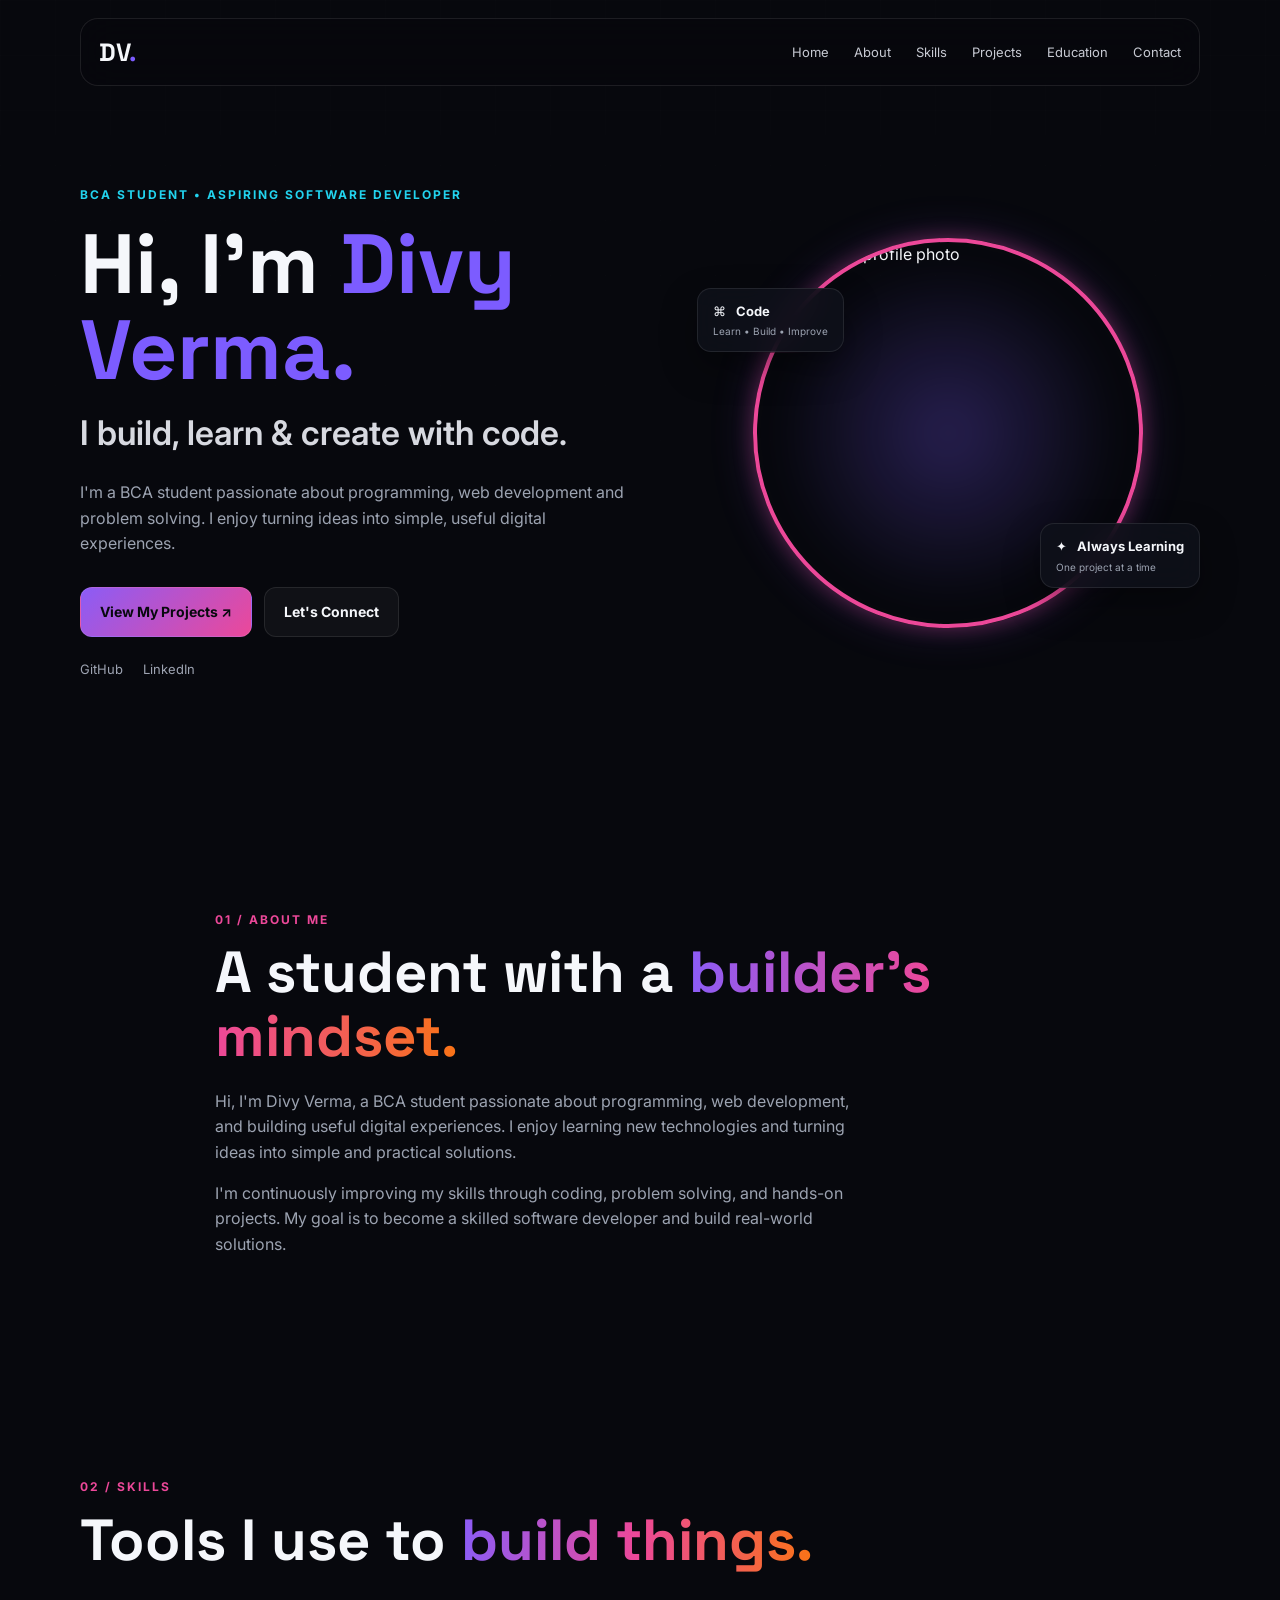
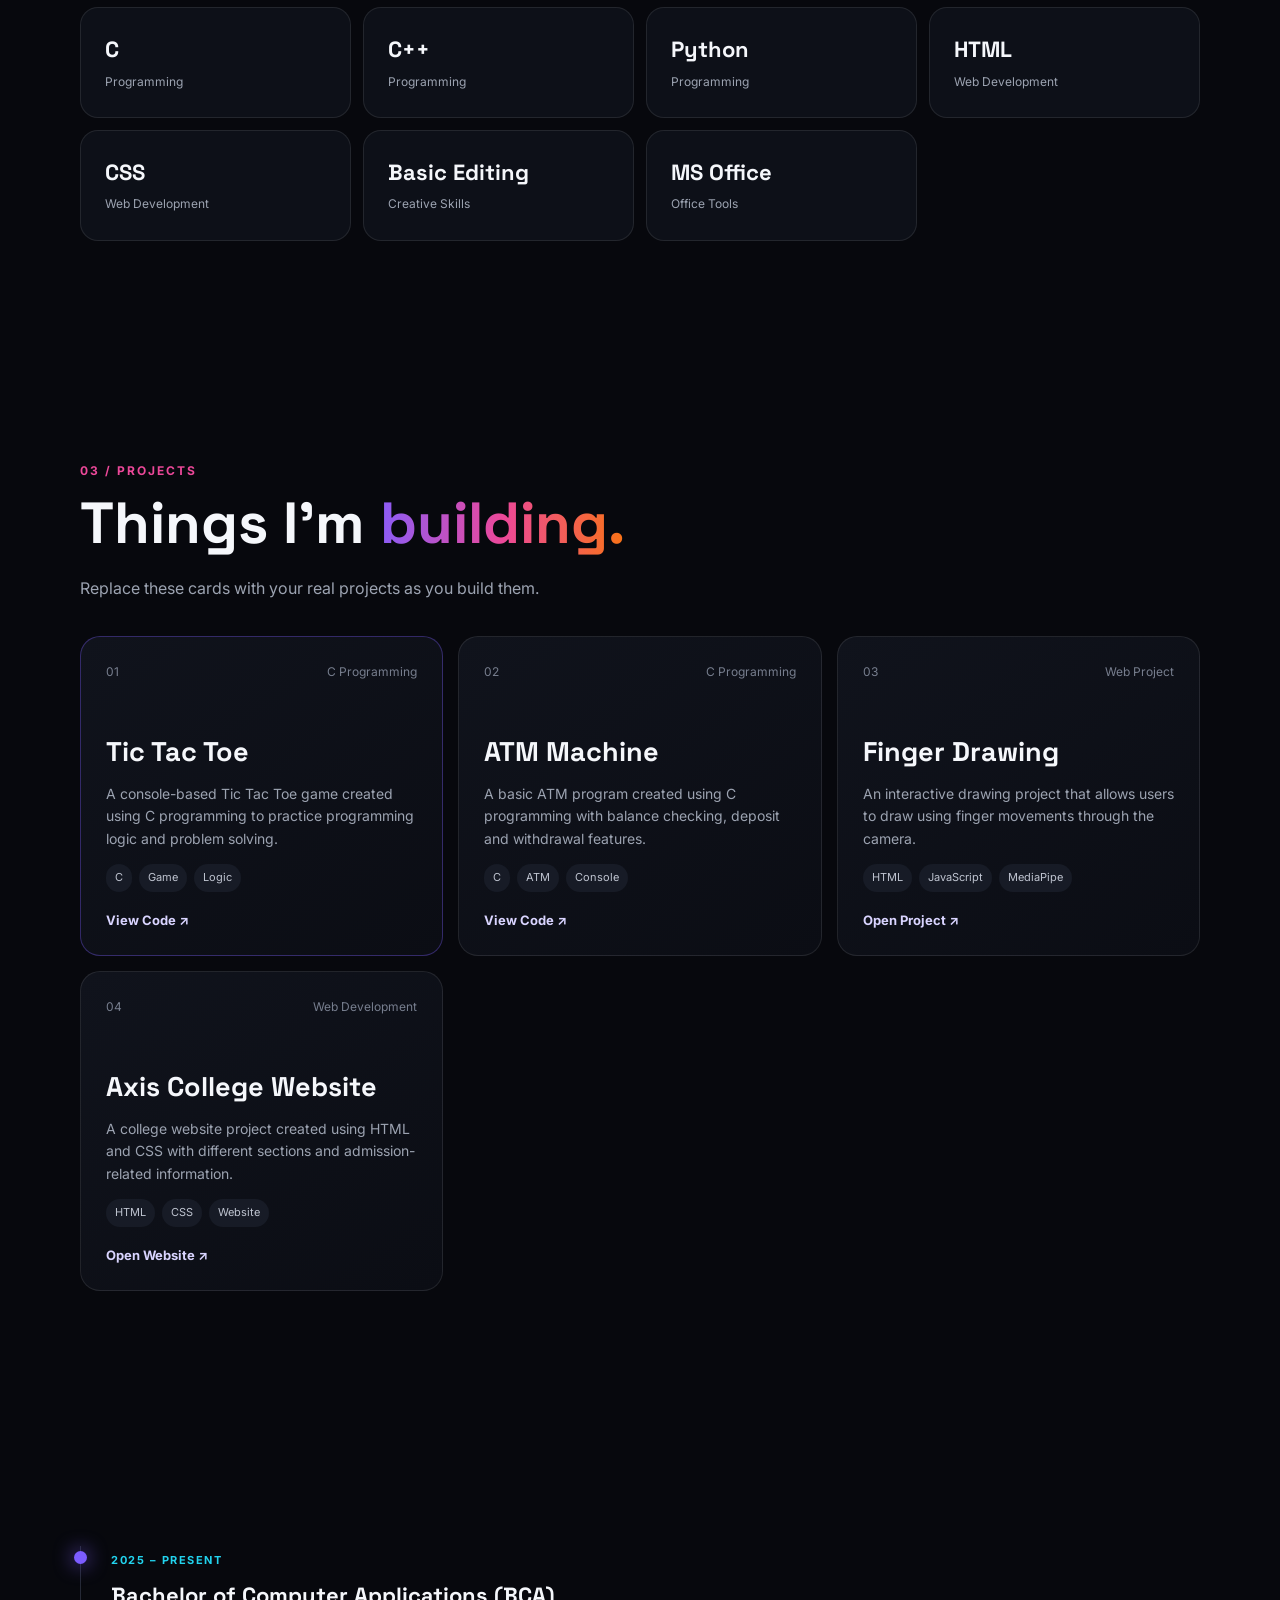
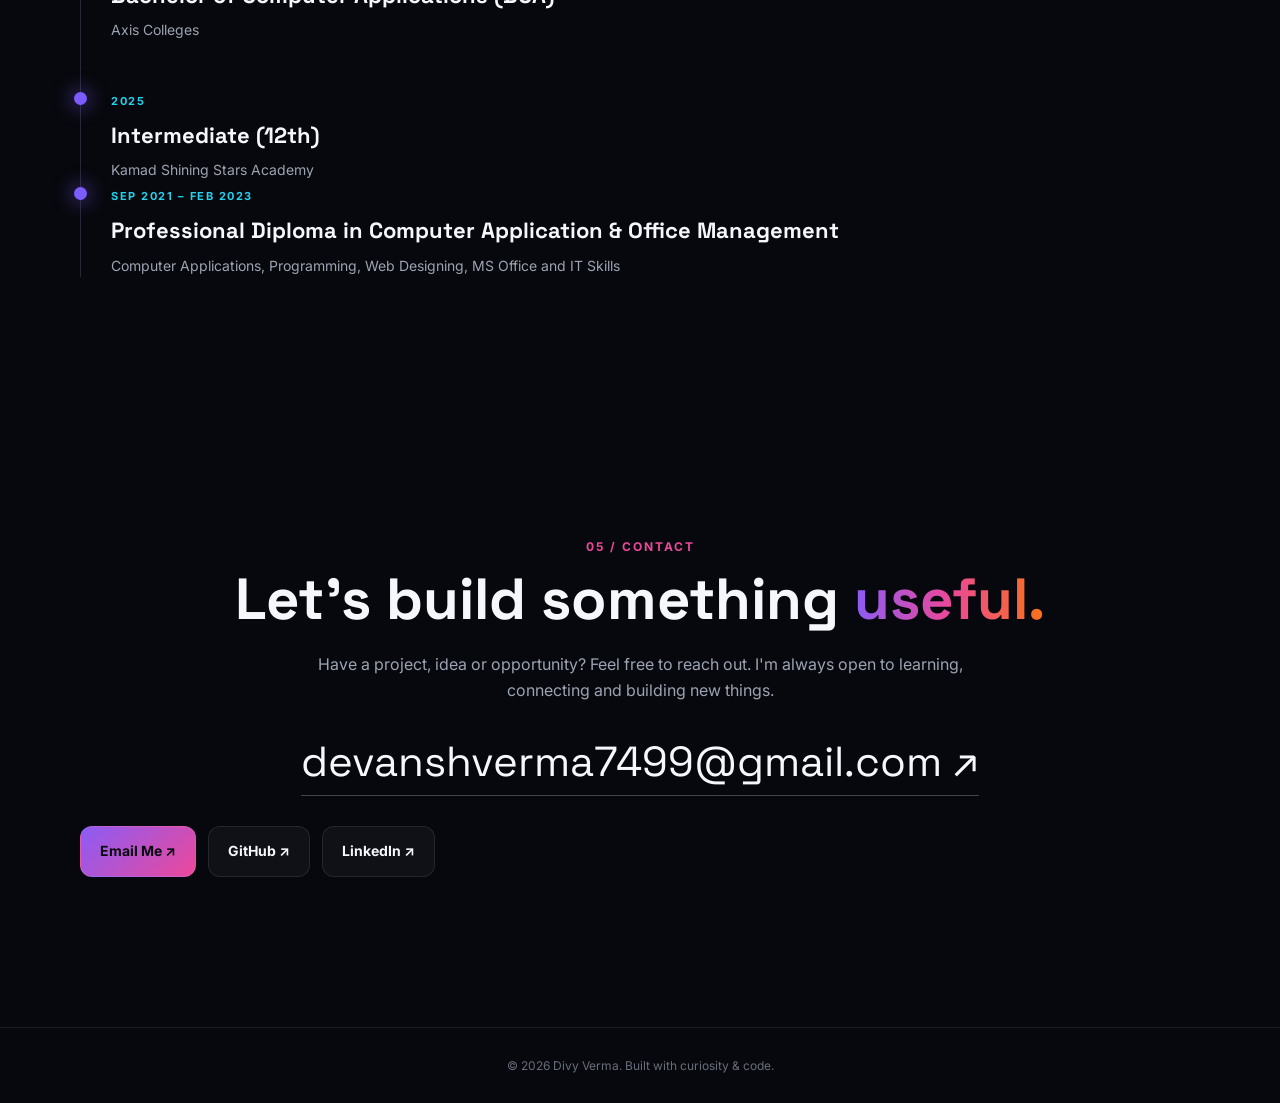
==== index.html @ 4ac07f62 "Add files via upload" ====
<!DOCTYPE html>
<html lang="en">
<head>
  <meta charset="UTF-8">
  <meta name="viewport" content="width=device-width, initial-scale=1.0">
  <meta name="description" content="Divy Verma - BCA Student and Aspiring Software Developer">
  <title>Divy Verma | Portfolio</title>
  <link rel="preconnect" href="https://fonts.googleapis.com">
  <link rel="preconnect" href="https://fonts.gstatic.com" crossorigin>
  <link href="https://fonts.googleapis.com/css2?family=Inter:wght@400;500;600;700;800&family=Space+Grotesk:wght@500;600;700&display=swap" rel="stylesheet">
  <link rel="stylesheet" href="style.css">
</head>
<body>
  <div class="bg-grid"></div>

  <header class="navbar">
    <a href="#home" class="logo">DV<span>.</span></a>
    <nav id="navMenu">
      <a href="#home">Home</a>
      <a href="#about">About</a>
      <a href="#skills">Skills</a>
      <a href="#projects">Projects</a>
      <a href="#education">Education</a>
      <a href="#contact">Contact</a>
    </nav>
<button class="menu-btn" id="menuBtn" aria-label="Open menu">☰</button>
  </header>

  <main>
    <section id="home" class="hero section">
      <div class="hero-text reveal">
        <p class="eyebrow">BCA STUDENT • ASPIRING SOFTWARE DEVELOPER</p>
        <h1>Hi, I'm <span>Divy Verma.</span></h1>
        <h2>I build, learn &amp; create with code.</h2>
        <p class="hero-copy">
          I'm a BCA student passionate about programming, web development and problem solving.
          I enjoy turning ideas into simple, useful digital experiences.
        </p>
        <div class="hero-buttons">
          <a class="btn primary" href="#projects">View My Projects <span>↗</span></a>
          <a class="btn secondary" href="#contact">Let's Connect</a>
        </div>
        <div class="socials">
          <a href="https://github.com/" target="_blank" rel="noreferrer">GitHub</a>
          <a href="https://www.linkedin.com/in/divy-verma-184541386" target="_blank" rel="noreferrer">LinkedIn</a>
        </div>
      </div>

      <div class="hero-photo reveal">
        <div class="photo-glow"></div>
        <div class="photo-frame">
          <img src="images/profile.jpg" alt="Divy Verma profile photo">
        </div>
        <div class="floating-card card-one">⌘ <b>Code</b><small>Learn • Build • Improve</small></div>
        <div class="floating-card card-two">✦ <b>Always Learning</b><small>One project at a time</small></div>
      </div>
    </section>

    <section id="about" class="section narrow reveal">
  <p class="section-label">01 / ABOUT ME</p>

  <h2 class="section-title">
    A student with a <span>builder's mindset.</span>
  </h2>

  <p class="section-text">
    Hi, I'm Divy Verma, a BCA student passionate about programming,
    web development, and building useful digital experiences. I enjoy
    learning new technologies and turning ideas into simple and
    practical solutions.
  </p>

  <p class="section-text">
    I'm continuously improving my skills through coding, problem solving,
    and hands-on projects. My goal is to become a skilled software
    developer and build real-world solutions.
  </p>
</section>
    <section id="skills" class="section">
      <div class="reveal">
        <p class="section-label">02 / SKILLS</p>
        <h2 class="section-title">Tools I use to <span>build things.</span></h2>
      </div>
      <div class="skills-grid reveal">
        <div class="skill-card"><strong>C</strong><span>Programming</span></div>
        <div class="skill-card"><strong>C++</strong><span>Programming</span></div>
        <div class="skill-card"><strong>Python</strong><span>Programming</span></div>
        <div class="skill-card"><strong>HTML</strong><span>Web Development</span></div>
        <div class="skill-card"><strong>CSS</strong><span>Web Development</span></div>
<div class="skill-card"><strong>Basic Editing</strong><span>Creative Skills</span></div>
        
        <div class="skill-card"><strong>MS Office</strong><span>Office Tools</span></div>
    </section>

    <section id="projects" class="section">
      <div class="reveal">
        <p class="section-label">03 / PROJECTS</p>
        <h2 class="section-title">Things I'm <span>building.</span></h2>
        <p class="section-text">Replace these cards with your real projects as you build them.</p>
      </div>
<div class="projects-grid">

  <article class="project-card featured reveal"
           onclick="window.location.href='projects/tic-tac-toe.c'">
    <div class="project-top">
      <span>01</span>
      <span>C Programming</span>
    </div>

    <h3>Tic Tac Toe</h3>

    <p>
      A console-based Tic Tac Toe game created using C programming
      to practice programming logic and problem solving.
    </p>

    <div class="tags">
      <span>C</span>
      <span>Game</span>
      <span>Logic</span>
    </div>

    <span class="project-link">View Code ↗</span>
  </article>


  <article class="project-card reveal"
           onclick="window.location.href='projects/atm.c'">
    <div class="project-top">
      <span>02</span>
      <span>C Programming</span>
    </div>

    <h3>ATM Machine</h3>

    <p>
      A basic ATM program created using C programming with
      balance checking, deposit and withdrawal features.
    </p>

    <div class="tags">
      <span>C</span>
      <span>ATM</span>
      <span>Console</span>
    </div>

    <span class="project-link">View Code ↗</span>
  </article>


  <article class="project-card reveal"
           onclick="window.location.href='projects/drawingproject.html'">
    <div class="project-top">
      <span>03</span>
      <span>Web Project</span>
    </div>

    <h3>Finger Drawing</h3>

    <p>
      An interactive drawing project that allows users to draw
      using finger movements through the camera.
    </p>

    <div class="tags">
      <span>HTML</span>
      <span>JavaScript</span>
      <span>MediaPipe</span>
    </div>

    <span class="project-link">Open Project ↗</span>
  </article>


  <article class="project-card reveal"
           onclick="window.location.href='projects/axiswebsite.html'">
    <div class="project-top">
      <span>04</span>
      <span>Web Development</span>
    </div>

    <h3>Axis College Website</h3>

    <p>
      A college website project created using HTML and CSS
      with different sections and admission-related information.
    </p>

    <div class="tags">
      <span>HTML</span>
      <span>CSS</span>
      <span>Website</span>
    </div>

    <span class="project-link">Open Website ↗</span>
  </article>

</div>
      </section>

    <section id="education" class="section">
      <div class="timeline reveal">

  <div class="timeline-item">
    <div class="dot"></div>
    <div>
      <span class="date">2025 – PRESENT</span>
      <h3>Bachelor of Computer Applications (BCA)</h3>
      <p>Axis Colleges</p>
    </div>
  </div>

  <div class="timeline-item">
    <div class="dot"></div>
    <div>
      <span class="date">2025</span>
      <h3>Intermediate (12th)</h3>
      <p>Kamad Shining Stars Academy</p>
    </div>
  

  <div class="timeline-item">
    <div class="dot"></div>
    <div>
      <span class="date">SEP 2021 – FEB 2023</span>
      <h3>Professional Diploma in Computer Application & Office Management</h3>
      <p>Computer Applications, Programming, Web Designing, MS Office and IT Skills</p>
    </div>
  </div>

</div></div>
    </section>
<section id="contact" class="contact section reveal">

  <p class="section-label">05 / CONTACT</p>

  <h2 class="section-title">
    Let's build something <span>useful.</span>
  </h2>

  <p class="section-text">
    Have a project, idea or opportunity? Feel free to reach out.
    I'm always open to learning, connecting and building new things.
  </p>

  <a class="email" href="mailto:devanshverma7499@gmail.com">
    devanshverma7499@gmail.com ↗
  </a>

  <div class="hero-buttons">

    <a class="btn primary"
       href="mailto:devanshverma7499@gmail.com">
      Email Me ↗
    </a>

    <a class="btn secondary"
       href="https://github.com/devanshverma7499-eng"
       target="_blank"
       rel="noreferrer">
      GitHub ↗
    </a>

    <a class="btn secondary"
       href="https://www.linkedin.com/in/divy-verma-184541386"
       target="_blank"
       rel="noreferrer">
      LinkedIn ↗
    </a>

  </div>

</section>
  </main>

  <footer>
    <p>© <span id="year"></span> Divy Verma. Built with curiosity &amp; code.</p>
  </footer>

  <script src="script.js"></script>
</body>
</html>
---- style.css ----
*{margin:0;padding:0;box-sizing:border-box}
:root{--bg:#07080d;--panel:#0d1018;--text:#f5f7fb;--muted:#9ca3b1;--line:rgba(255,255,255,.09);--accent:#7c5cff;--accent2:#22d3ee}
html{scroll-behavior:smooth}
body{font-family:Inter,Arial,sans-serif;background:var(--bg);color:var(--text);line-height:1.6;overflow-x:hidden}
a{color:inherit;text-decoration:none}
.bg-grid{position:fixed;inset:0;pointer-events:none;opacity:.25;background-image:linear-gradient(rgba(255,255,255,.035) 1px,transparent 1px),linear-gradient(90deg,rgba(255,255,255,.035) 1px,transparent 1px);background-size:55px 55px;mask-image:linear-gradient(to bottom,#000,transparent 90%)}
.navbar{position:fixed;z-index:20;top:0;left:50%;transform:translateX(-50%);width:min(1120px,92%);margin-top:18px;padding:13px 18px;border:1px solid var(--line);background:rgba(7,8,13,.72);backdrop-filter:blur(18px);border-radius:18px;display:flex;align-items:center;justify-content:space-between}
.logo{font-family:"Space Grotesk";font-size:25px;font-weight:700}.logo span,.section-title span,h1 span{color:var(--accent)}
nav{display:flex;gap:25px}nav a{font-size:13px;color:#c7cad3;transition:.25s}nav a:hover{color:#fff}
.menu-btn{display:none;background:none;border:0;color:#fff;font-size:24px}
.section{width:min(1120px,92%);margin:auto;padding:110px 0}.hero{min-height:800px;padding-top:175px;display:grid;grid-template-columns:1.05fr .95fr;gap:60px;align-items:center}
.eyebrow,.section-label{font-size:12px;letter-spacing:2px;color:var(--accent2);font-weight:700}
h1{font-family:"Space Grotesk";font-size:clamp(48px,7vw,84px);line-height:1.02;margin:18px 0 12px}
.hero h2{font-size:clamp(22px,3vw,34px);color:#d7d9e0;margin-bottom:20px;font-weight:600}
.hero-copy,.section-text{color:var(--muted);max-width:650px;font-size:16px}
.hero-buttons{display:flex;gap:12px;flex-wrap:wrap;margin-top:30px}
.btn{padding:13px 19px;border-radius:12px;font-weight:700;font-size:14px;border:1px solid var(--line);transition:.25s}
.btn.primary{background:#fff;color:#08090e}.btn.primary:hover{transform:translateY(-3px);box-shadow:0 12px 30px rgba(255,255,255,.12)}
.btn.secondary{background:rgba(255,255,255,.04)}.btn.secondary:hover{background:rgba(255,255,255,.09)}
.socials{display:flex;gap:20px;margin-top:22px;color:#9da3b1;font-size:13px}.socials a:hover{color:#fff}
.hero-photo{position:relative;display:flex;justify-content:center;align-items:center;min-height:500px}
.photo-glow{position:absolute;width:360px;height:360px;border-radius:50%;background:radial-gradient(circle,var(--accent),transparent 68%);opacity:.28;filter:blur(20px)}
.photo-frame{
  position:relative;
  width:min(390px,82vw);
  height:min(390px,82vw);
  border-radius:50%;
  overflow:hidden;
  border:4px solid #7c5cff;
  box-shadow:0 0 50px rgba(124,92,255,.35);
  transform:none;
}.floating-card{position:absolute;background:rgba(15,17,26,.86);backdrop-filter:blur(14px);border:1px solid var(--line);padding:12px 15px;border-radius:14px;font-size:13px;box-shadow:0 15px 35px rgba(0,0,0,.35)}
.floating-card b{margin-left:6px}.floating-card small{display:block;color:var(--muted);font-size:10px;margin-top:2px}.card-one{left:0;top:21%}.card-two{right:0;bottom:19%}
.narrow{max-width:850px;margin-left:auto;margin-right:auto}.section-title{font-family:"Space Grotesk";font-size:clamp(34px,5vw,58px);line-height:1.1;margin:12px 0 20px}.section-text+.section-text{margin-top:15px}
.skills-grid{display:grid;grid-template-columns:repeat(4,1fr);gap:12px;margin-top:35px}.skill-card{padding:24px;background:var(--panel);border:1px solid var(--line);border-radius:18px;transition:.3s}.skill-card:hover{transform:translateY(-5px);border-color:rgba(124,92,255,.5)}.skill-card strong{display:block;font-family:"Space Grotesk";font-size:22px}.skill-card span{font-size:12px;color:var(--muted)}
.projects-grid{display:grid;grid-template-columns:repeat(3,1fr);gap:15px;margin-top:35px}.project-card{min-height:320px;padding:25px;background:linear-gradient(145deg,#10131c,#0b0d14);border:1px solid var(--line);border-radius:20px;display:flex;flex-direction:column}.project-card.featured{border-color:rgba(124,92,255,.35)}.project-top{display:flex;justify-content:space-between;color:#777e8e;font-size:12px}.project-card h3{font-family:"Space Grotesk";font-size:27px;margin-top:48px}.project-card p{color:var(--muted);font-size:14px;margin-top:10px}.tags{display:flex;gap:7px;flex-wrap:wrap;margin-top:auto}.tags span{font-size:11px;padding:5px 9px;border-radius:30px;background:#171b26;color:#bfc4d0}.project-link{font-size:13px;font-weight:700;margin-top:18px;color:#d9d4ff}
.timeline{margin-top:35px;border-left:1px solid #252936;padding-left:30px}.timeline-item{position:relative;padding-bottom:45px}.timeline-item:last-child{padding-bottom:0}.dot{position:absolute;left:-37px;top:5px;width:13px;height:13px;border-radius:50%;background:var(--accent);box-shadow:0 0 20px var(--accent)}.date{font-size:11px;color:var(--accent2);letter-spacing:1.5px;font-weight:700}.timeline h3{font-family:"Space Grotesk";font-size:22px;margin:6px 0}.timeline p{color:var(--muted);font-size:14px}
.contact{text-align:center;padding-top:150px;padding-bottom:150px}.contact .section-text{margin:auto}.email{display:inline-block;font-family:"Space Grotesk";font-size:clamp(22px,4vw,42px);margin-top:25px;border-bottom:1px solid #444;transition:.2s}.email:hover{color:var(--accent2)}
footer{border-top:1px solid var(--line);padding:28px;text-align:center;color:#686e7b;font-size:12px}
.reveal{opacity:0;transform:translateY(25px);transition:opacity .7s ease,transform .7s ease}.reveal.visible{opacity:1;transform:none}
@media(max-width:800px){nav{display:none;position:absolute;top:65px;left:0;right:0;padding:18px;background:rgba(7,8,13,.96);border:1px solid var(--line);border-radius:15px;flex-direction:column;gap:16px}nav.open{display:flex}.menu-btn{display:block}.hero{grid-template-columns:1fr;min-height:auto;padding-top:145px}.hero-photo{min-height:460px}.skills-grid{grid-template-columns:repeat(2,1fr)}.projects-grid{grid-template-columns:1fr}.card-one{left:3%}.card-two{right:3%}}
@media(max-width:480px){.section{padding:80px 0}.hero{padding-top:125px}.hero-photo{min-height:390px}.photo-frame{width:75vw}.floating-card{transform:scale(.88)}.skills-grid{grid-template-columns:1fr 1fr}.skill-card{padding:18px}.contact{padding-top:100px;padding-bottom:100px}}
.photo-frame img {
  width: 100%;
  height: 100%;
  object-fit: cover;
  object-position: center 5%;
  transform: scale(1.08);
  display: block;
}
.project-card {
  cursor: pointer;
}


.project-card {
  cursor: pointer;
  transition:
    transform 0.3s ease,
    border-color 0.3s ease,
    box-shadow 0.3s ease;
}

.project-card:hover {
  transform: translateY(-8px);
  border-color: rgba(124, 92, 255, 0.7);
  box-shadow:
    0 20px 50px rgba(0, 0, 0, 0.35),
    0 0 30px rgba(124, 92, 255, 0.12);
}

.project-card .project-link {
  transition: transform 0.3s ease;
}

.project-card:hover .project-link {
  transform: translateX(5px);
}


.btn {
  transition: all 0.3s ease;
}

.btn:hover {
  transform: translateY(-3px);
  box-shadow: 0 10px 30px rgba(124, 92, 255, 0.25);
}

.btn.primary:hover {
  box-shadow:
    0 10px 30px rgba(124, 92, 255, 0.35),
    0 0 20px rgba(124, 92, 255, 0.2);
}


.skill-card {
  transition: all 0.3s ease;
}

.skill-card:hover {
  transform: translateY(-6px);
  border-color: rgba(124, 92, 255, 0.6);
  box-shadow: 0 12px 35px rgba(124, 92, 255, 0.15);
}


nav a {
  transition: color 0.25s ease, transform 0.25s ease;
}

nav a:hover {
  color: #7c5cff;
  transform: translateY(-2px);
}


.photo-frame {
  transition: transform 0.4s ease, box-shadow 0.4s ease;
}

.photo-frame:hover {
  transform: scale(1.03);
  box-shadow:
    0 0 40px rgba(124, 92, 255, 0.35),
    0 0 80px rgba(124, 92, 255, 0.12);
}
html {
  scroll-behavior: smooth;
}


:root {
  --neon-purple: #8b5cf6;
  --neon-pink: #ec4899;
  --neon-orange: #f97316;
}


.section-label {
  color: #ec4899;
}
.section-title span {
  background: linear-gradient(
    90deg,
    #8b5cf6,
    #ec4899,
    #f97316
  );

  background-clip: text;
  -webkit-background-clip: text;

  -webkit-text-fill-color: transparent;
}


.photo-frame {
  border-color: #ec4899;
  box-shadow:
    0 0 25px rgba(236, 72, 153, 0.35),
    0 0 60px rgba(139, 92, 246, 0.18);
}

.photo-frame:hover {
  box-shadow:
    0 0 35px rgba(236, 72, 153, 0.5),
    0 0 80px rgba(249, 115, 22, 0.2);
}


.btn.primary {
  background: linear-gradient(
    135deg,
    #8b5cf6,
    #ec4899
  );
}

.btn.primary:hover {
  box-shadow:
    0 10px 35px rgba(236, 72, 153, 0.4),
    0 0 25px rgba(139, 92, 246, 0.3);
}


.project-card:hover,
.skill-card:hover {
  border-color: rgba(236, 72, 153, 0.7);
  box-shadow:
    0 15px 45px rgba(0, 0, 0, 0.4),
    0 0 30px rgba(236, 72, 153, 0.15);
}


nav a:hover {
  color: #ec4899;
}
.photo-frame img {
  width: 100%;
  height: 100%;
  object-fit: cover;
  object-position: center 5%;
  transform: none;
  display: block;
}


.photo-frame {
  transition: 
    transform 0.5s ease,
    box-shadow 0.5s ease;
  animation: photoFloat 4s ease-in-out infinite;
  box-shadow:
    0 0 20px rgba(236, 72, 153, 0.35),
    0 0 45px rgba(139, 92, 246, 0.20);
}


.photo-frame:hover {
  transform: translateY(-8px) scale(1.02);
  box-shadow:
    0 0 30px rgba(236, 72, 153, 0.55),
    0 0 70px rgba(139, 92, 246, 0.35);
}


@keyframes photoFloat {
  0%, 100% {
    transform: translateY(0);
  }

  50% {
    transform: translateY(-8px);
  }
}


@media (max-width: 768px) {


  .navbar {
    width: 94%;
    margin-top: 10px;
    padding: 12px 15px;
  }

  nav {
    gap: 18px;
  }


  .hero {
    grid-template-columns: 1fr;
    text-align: center;
    padding-top: 130px;
    gap: 40px;
  }

  .hero-copy {
    margin: auto;
  }

  .hero-buttons {
    justify-content: center;
  }

  .socials {
    justify-content: center;
  }

  .hero-photo {
    min-height: 400px;
  }

  .photo-frame {
    width: 300px;
    height: 300px;
  }


  .card-one {
    left: 2%;
    top: 15%;
  }

  .card-two {
    right: 2%;
    bottom: 12%;
  }

  .skills-grid {
    grid-template-columns: repeat(2, 1fr);
  }


  .projects-grid {
    grid-template-columns: 1fr;
  }

  .project-card {
    min-height: 280px;
  }


  .section-title {
    font-size: 38px;
  }


  .contact {
    padding-top: 90px;
    padding-bottom: 90px;
  }

  .email {
    font-size: 22px;
    word-break: break-word;
  }
}


.menu-btn {
    display: none;
}

@media (max-width: 768px) {

    .navbar {
        position: relative;
    }

    .menu-btn {
        display: block !important;
        margin-left: auto;
        background: transparent;
        color: white;
        border: 1px solid rgba(255,255,255,0.2);
        font-size: 24px;
        padding: 6px 10px;
        border-radius: 10px;
        cursor: pointer;
    }

    .navbar nav {
        display: none !important;
        position: absolute;
        top: 70px;
        left: 0;
        right: 0;
        padding: 20px;
        background: rgba(10,10,15,0.98);
        border: 1px solid rgba(255,255,255,0.15);
        border-radius: 16px;
        flex-direction: column;
        gap: 18px;
        text-align: center;
        z-index: 9999;
    }

    .navbar nav.open {
        display: flex !important;
    }

    .navbar nav a {
        display: block;
        padding: 8px;
    }
}
@media (max-width: 768px) {

    .navbar {
        position: relative;
    }

    .menu-btn {
        display: block;
        margin-left: auto;
    }

    .navbar nav {
        display: none;
        position: absolute;
        top: 70px;
        left: 0;
        right: 0;
        padding: 18px;
        background: rgba(10, 10, 15, 0.97);
        border: 1px solid rgba(255, 255, 255, 0.12);
        border-radius: 16px;
        flex-direction: column;
        gap: 16px;
        text-align: center;
        z-index: 1000;
    }

    .navbar nav.open {
        display: flex !important;
    }
}


.project-card {
    cursor: pointer;
    transition: transform 0.35s ease,
                box-shadow 0.35s ease,
                border-color 0.35s ease;
}

.project-card:hover {
    transform: translateY(-10px) scale(1.02);
    border-color: rgba(236, 72, 153, 0.6);
    box-shadow:
        0 15px 35px rgba(139, 92, 246, 0.25),
        0 0 30px rgba(236, 72, 153, 0.15);
}

.project-card .project-link {
    transition: transform 0.3s ease,
                color 0.3s ease;
}

.project-card:hover .project-link {
    transform: translateX(5px);
}
.hero-buttons a {
    transition: transform 0.3s ease, box-shadow 0.3s ease;
}

.hero-buttons a:hover {
    transform: translateY(-4px);
    box-shadow: 0 10px 25px rgba(139, 92, 246, 0.3);
}
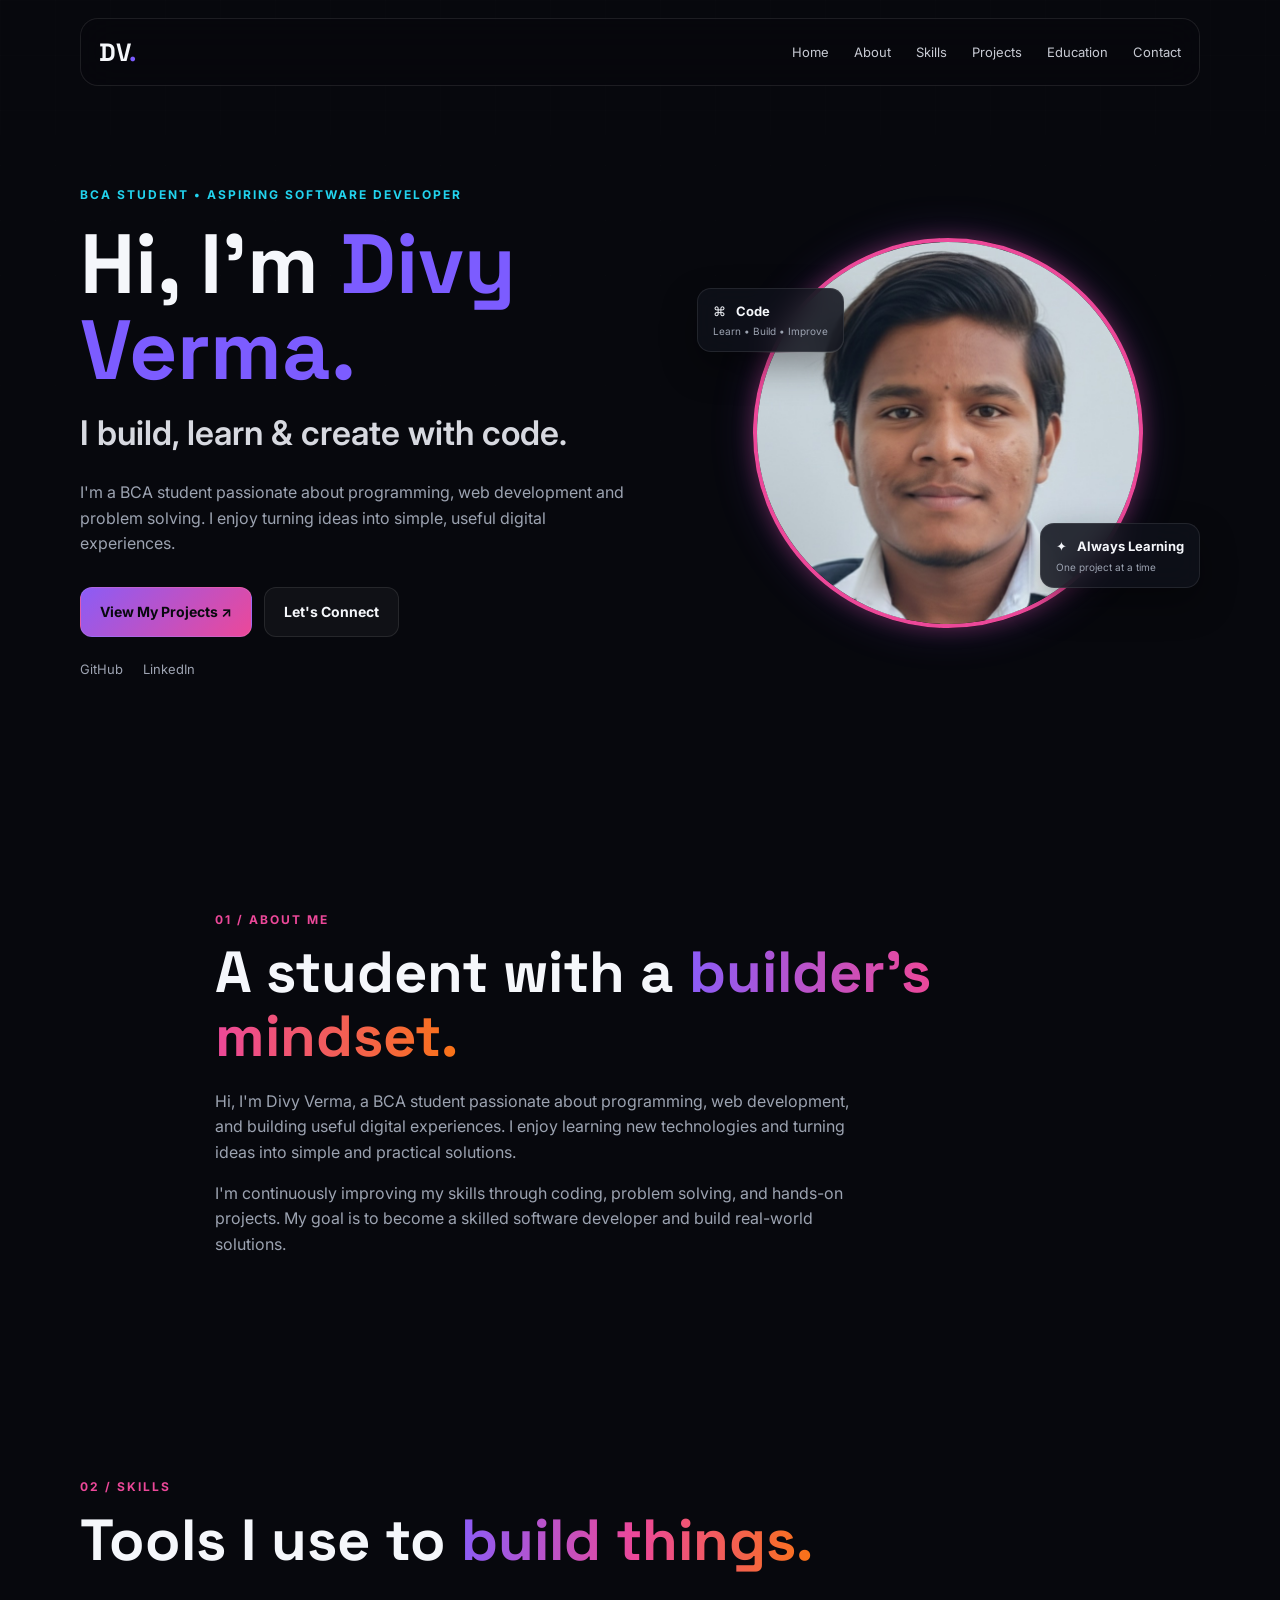
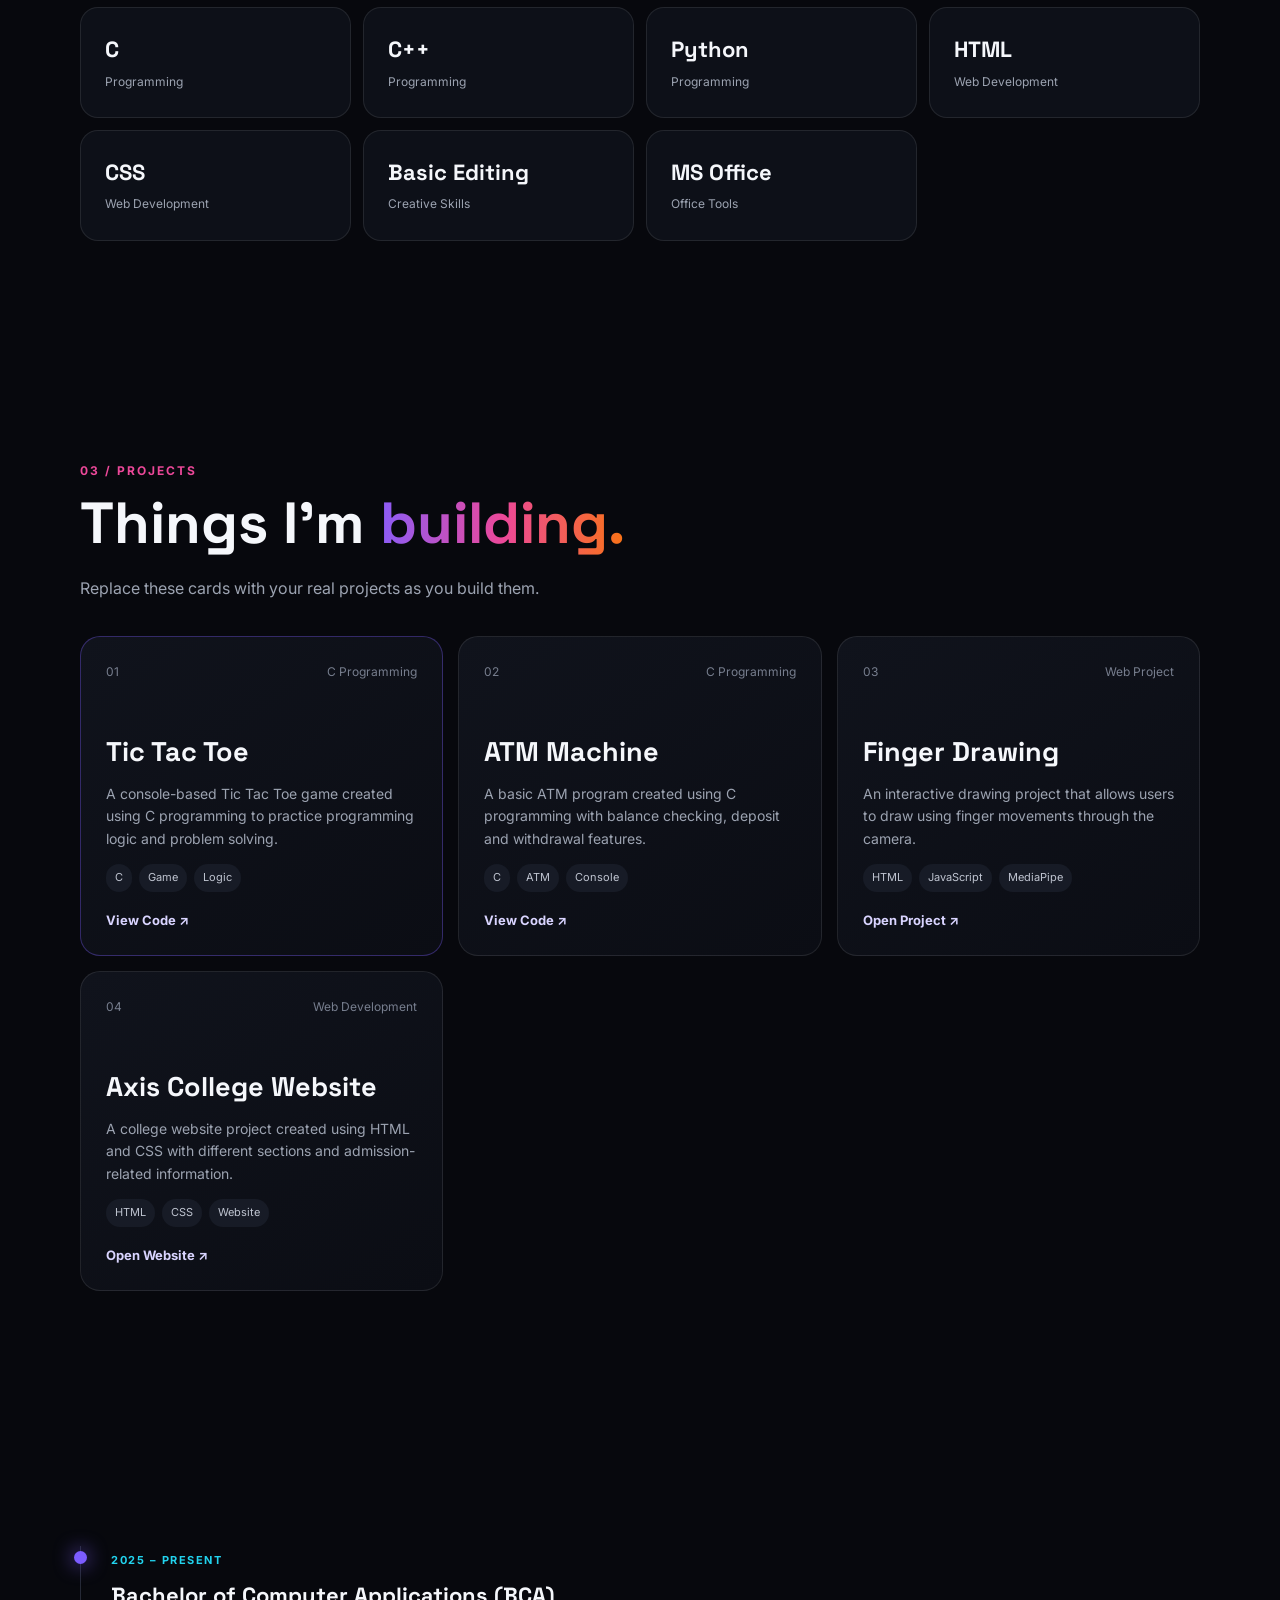
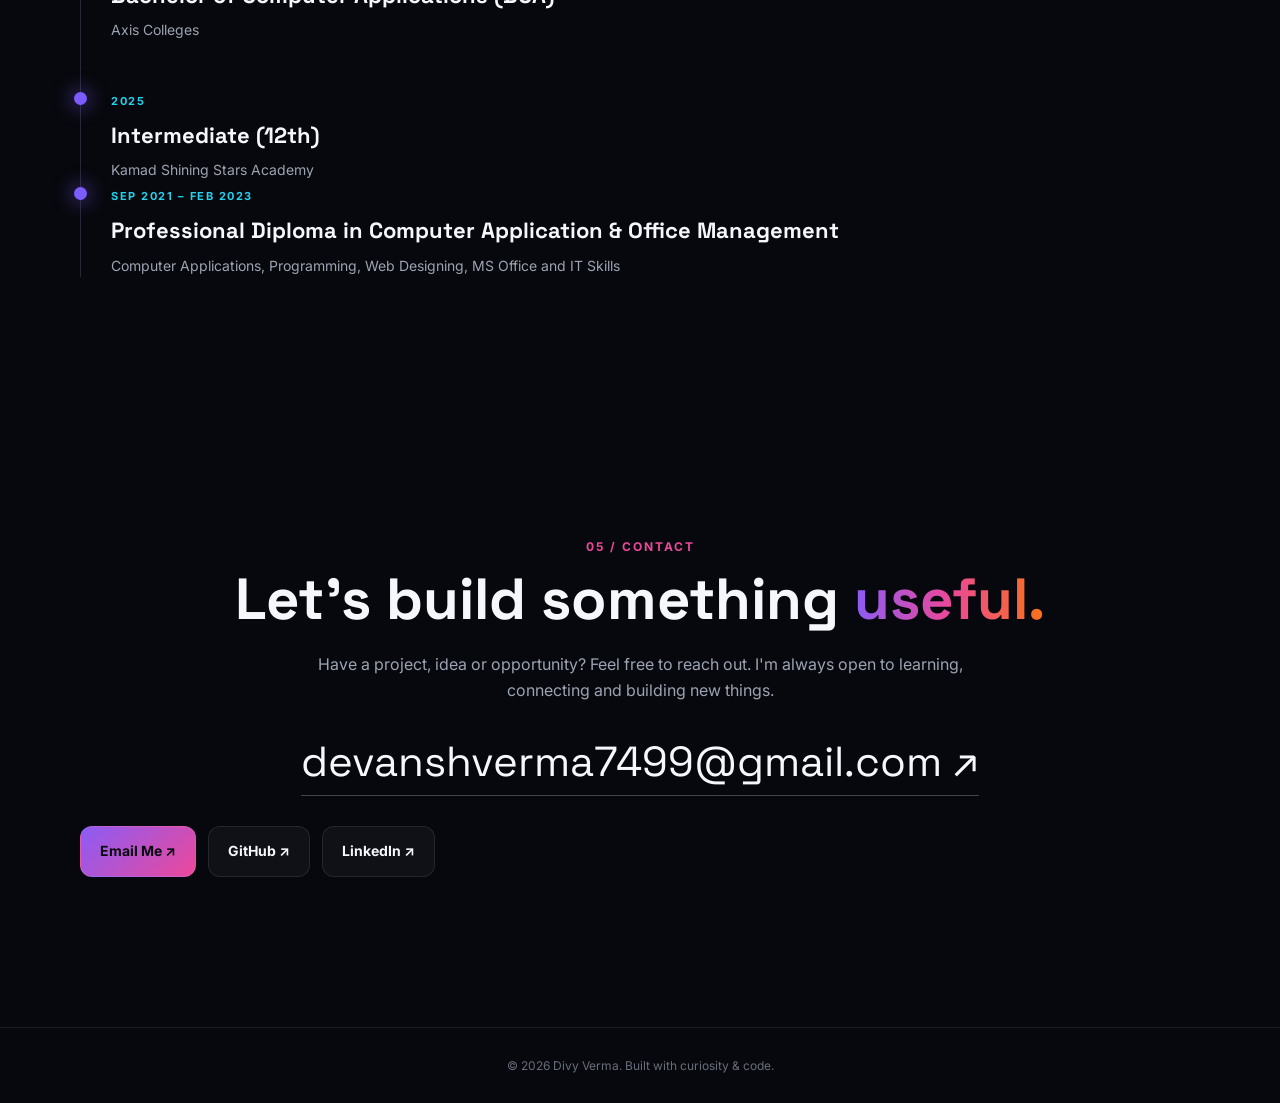
==== commit 2525ad6a: "Add files via upload" ====
--- a/index.html
+++ b/index.html
@@ -49,7 +49,7 @@
       <div class="hero-photo reveal">
         <div class="photo-glow"></div>
         <div class="photo-frame">
-          <img src="images/profile.jpg" alt="Divy Verma profile photo">
+          <img src="profile.jpg" alt="Divy Verma profile photo">
         </div>
         <div class="floating-card card-one">⌘ <b>Code</b><small>Learn • Build • Improve</small></div>
         <div class="floating-card card-two">✦ <b>Always Learning</b><small>One project at a time</small></div>
@@ -101,7 +101,7 @@
 <div class="projects-grid">
 
   <article class="project-card featured reveal"
-           onclick="window.location.href='projects/tic-tac-toe.c'">
+           onclick="window.location.href='tic-tac-toe.c'">
     <div class="project-top">
       <span>01</span>
       <span>C Programming</span>
@@ -125,7 +125,7 @@
 
 
   <article class="project-card reveal"
-           onclick="window.location.href='projects/atm.c'">
+           onclick="window.location.href='atm.c'">
     <div class="project-top">
       <span>02</span>
       <span>C Programming</span>
@@ -149,7 +149,7 @@
 
 
   <article class="project-card reveal"
-           onclick="window.location.href='projects/drawingproject.html'">
+           onclick="window.location.href='drawingproject.html'">
     <div class="project-top">
       <span>03</span>
       <span>Web Project</span>
@@ -173,7 +173,7 @@
 
 
   <article class="project-card reveal"
-           onclick="window.location.href='projects/axiswebsite.html'">
+           onclick="window.location.href='axiswebsite.html'">
     <div class="project-top">
       <span>04</span>
       <span>Web Development</span>
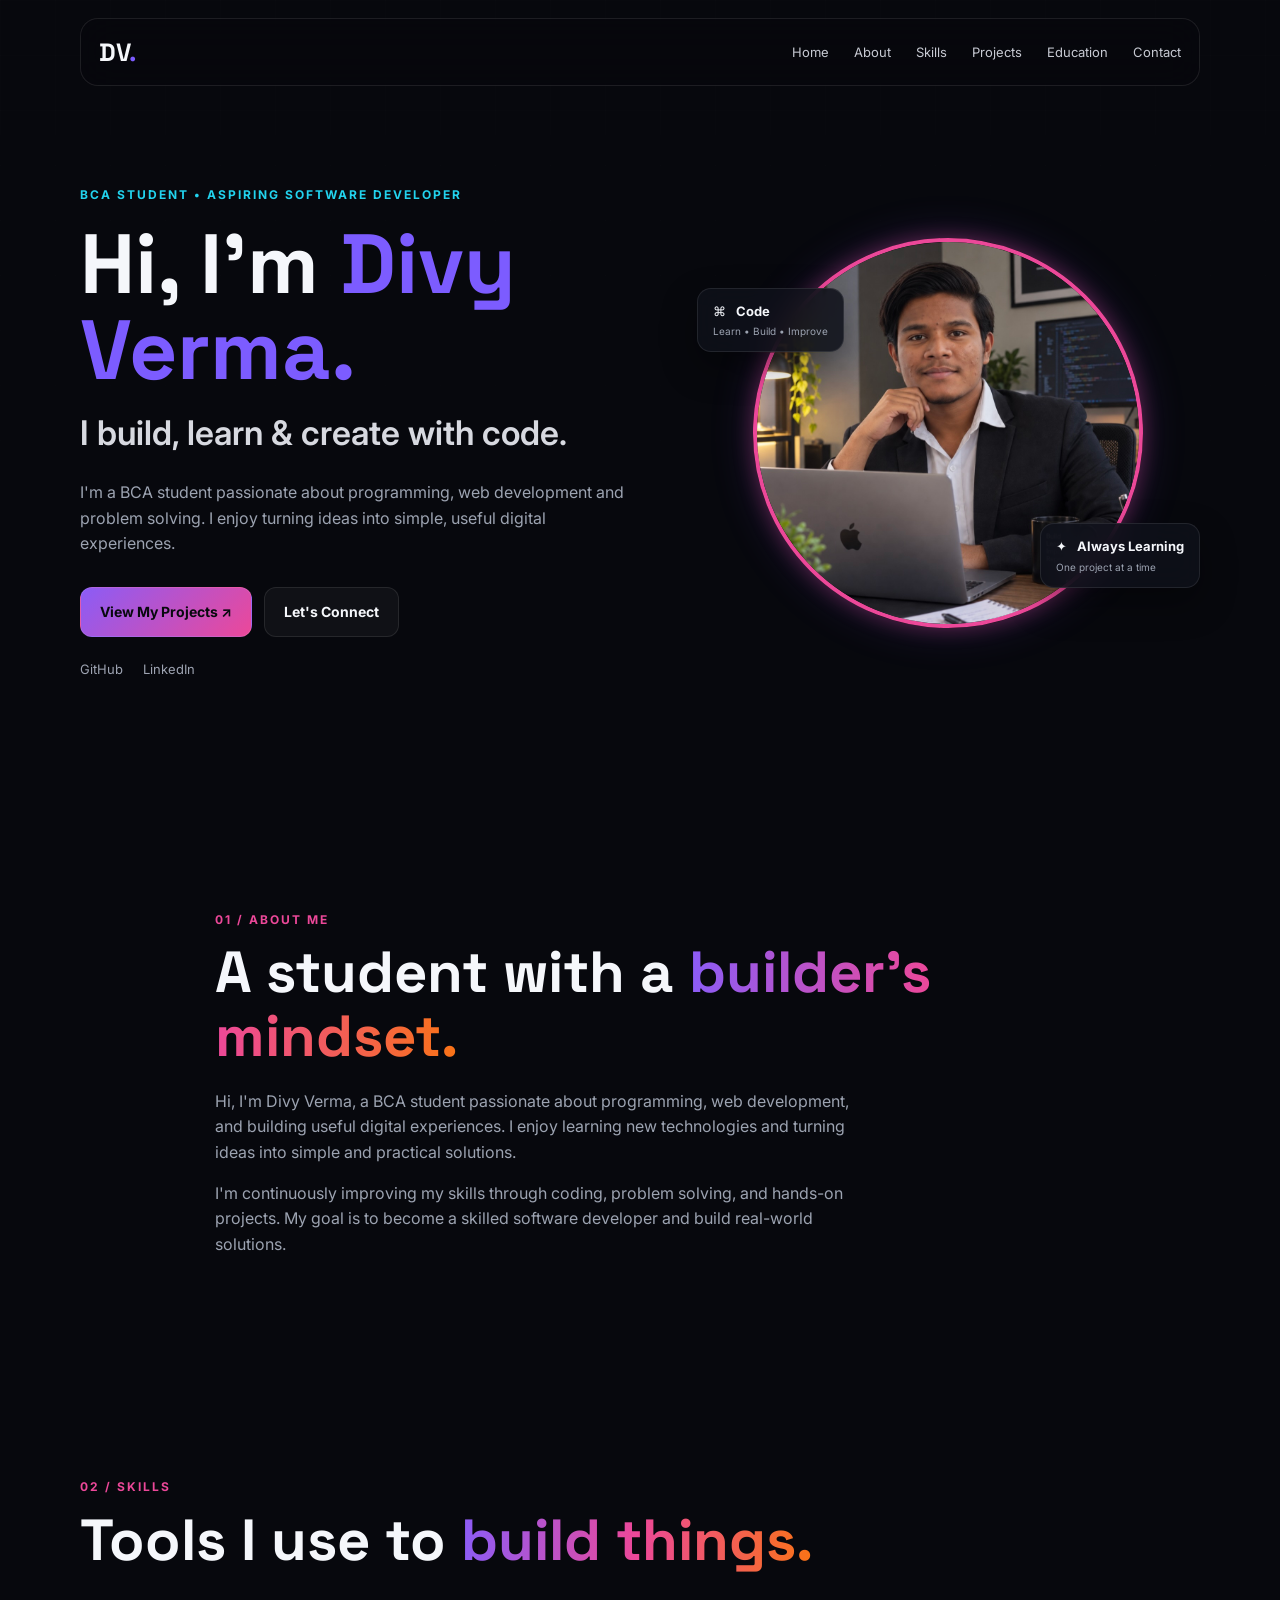
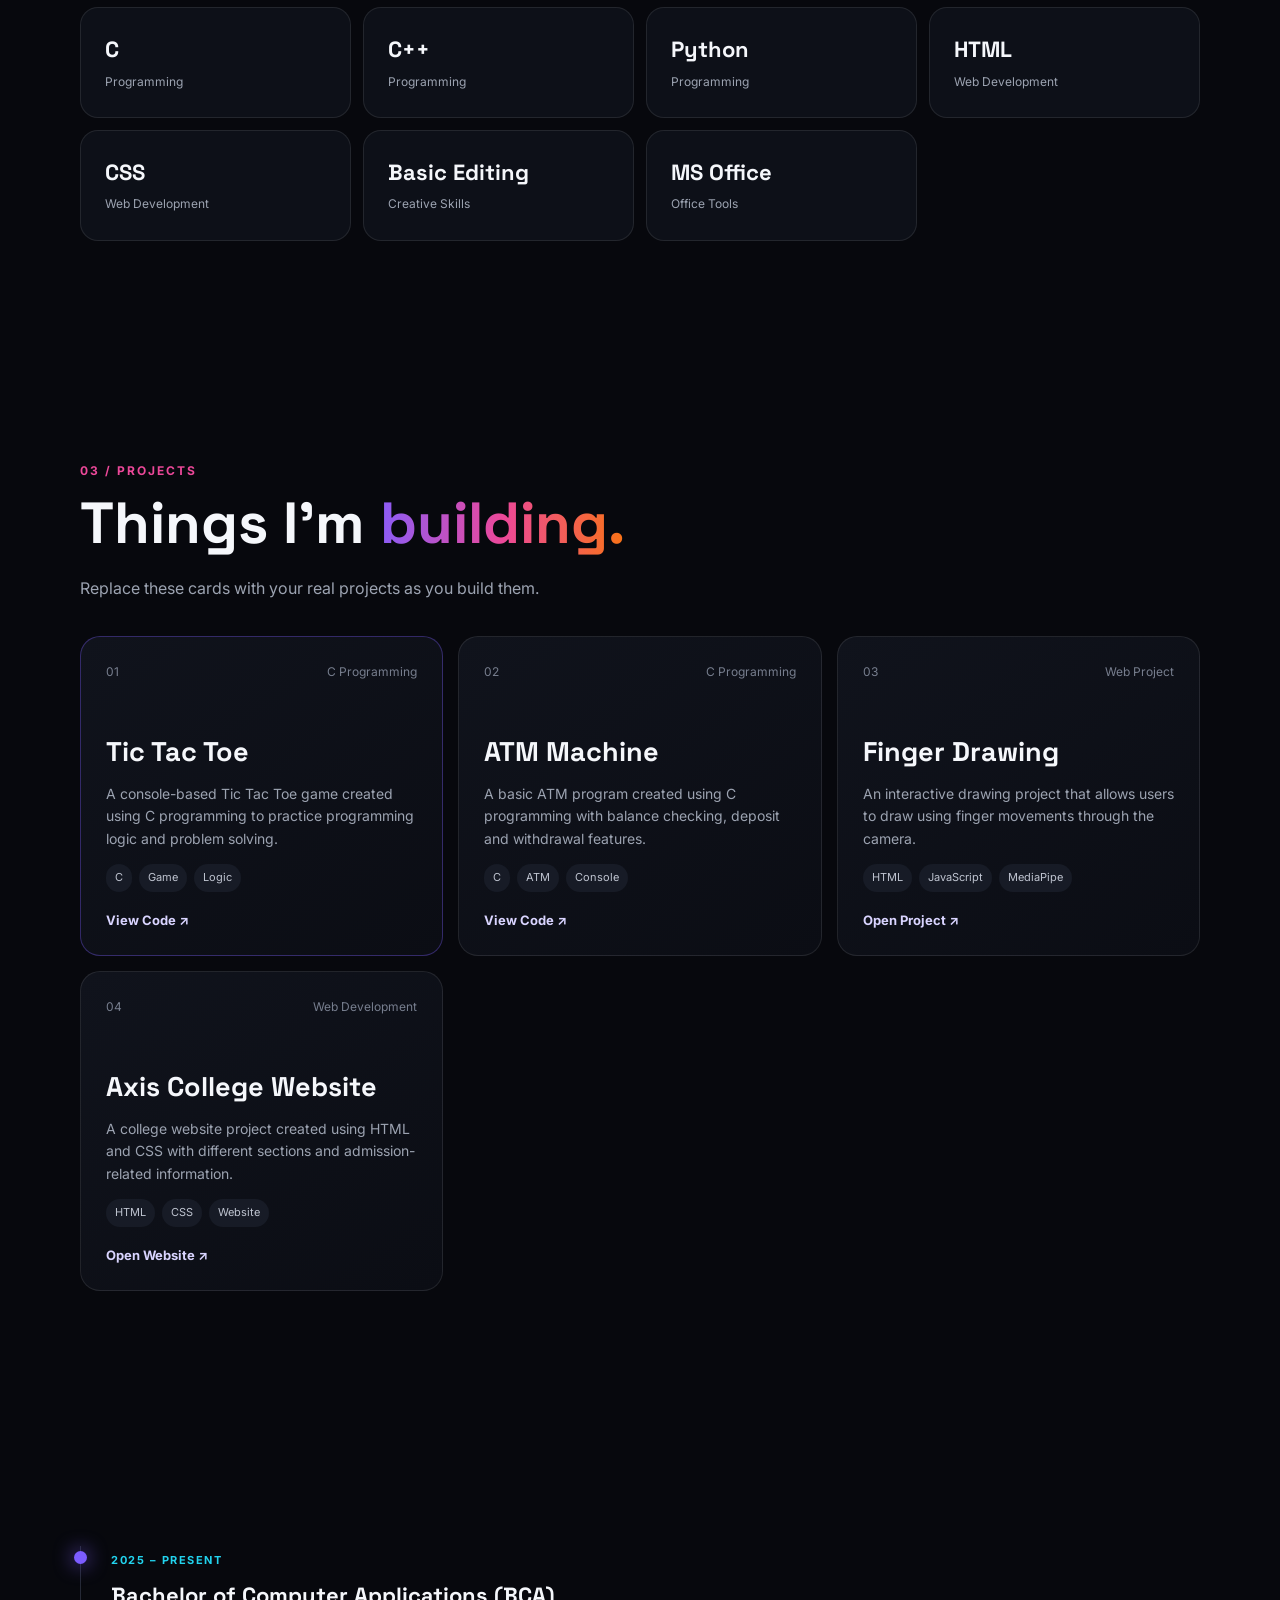
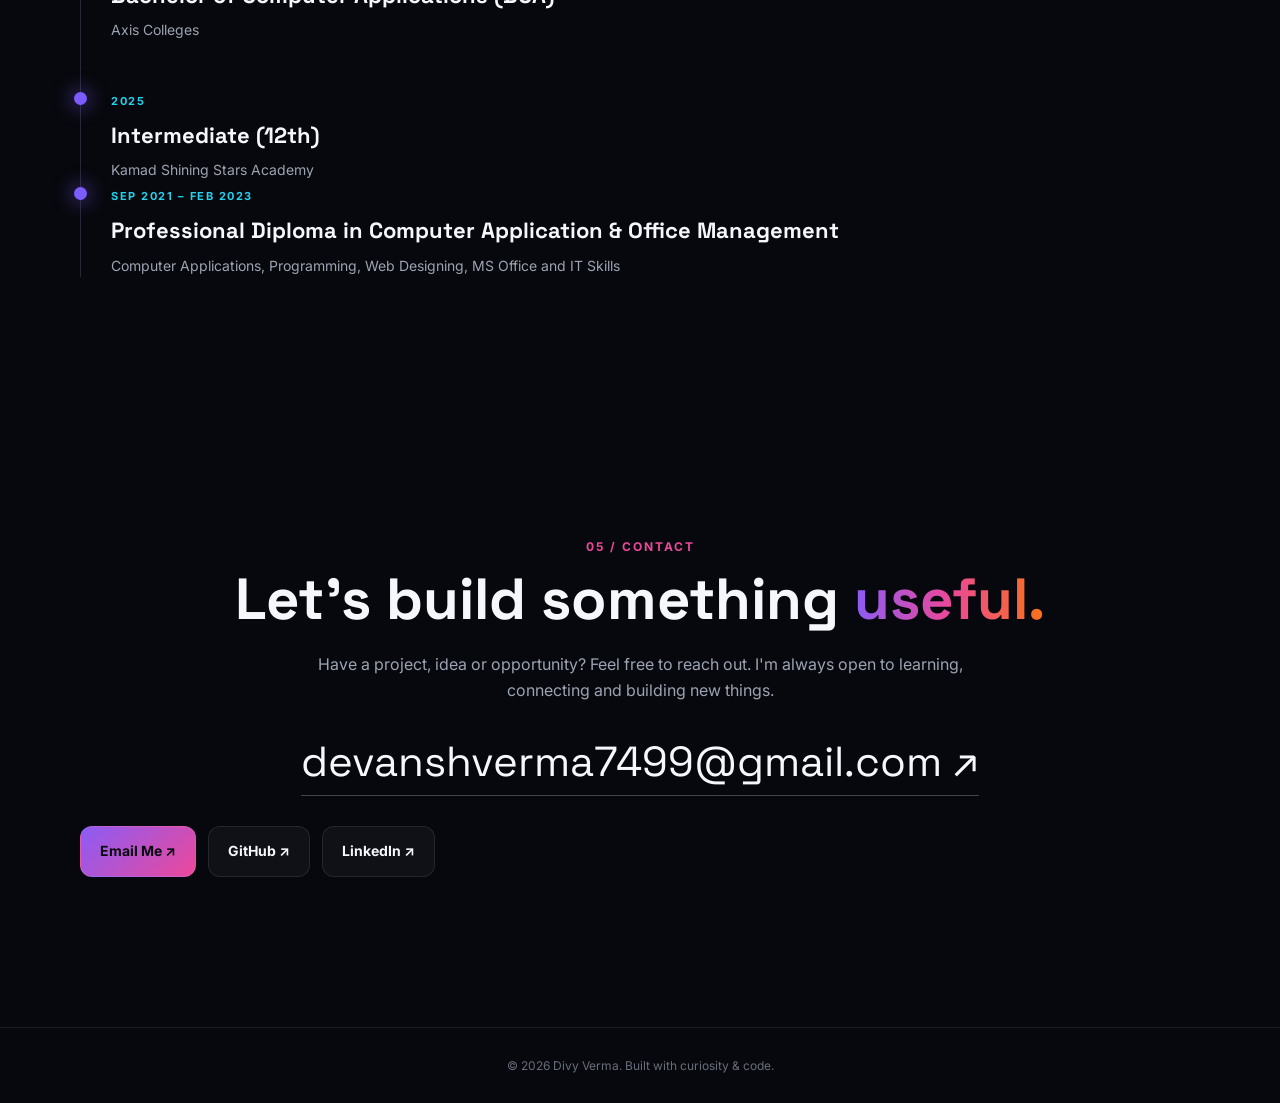
==== commit 36ea3e2c: "Update index.html" ====
--- a/index.html
+++ b/index.html
@@ -49,7 +49,7 @@
       <div class="hero-photo reveal">
         <div class="photo-glow"></div>
         <div class="photo-frame">
-          <img src="profile.jpg" alt="Divy Verma profile photo">
+          <img src="picture.jpeg" alt="Divy Verma profile photo">
         </div>
         <div class="floating-card card-one">⌘ <b>Code</b><small>Learn • Build • Improve</small></div>
         <div class="floating-card card-two">✦ <b>Always Learning</b><small>One project at a time</small></div>
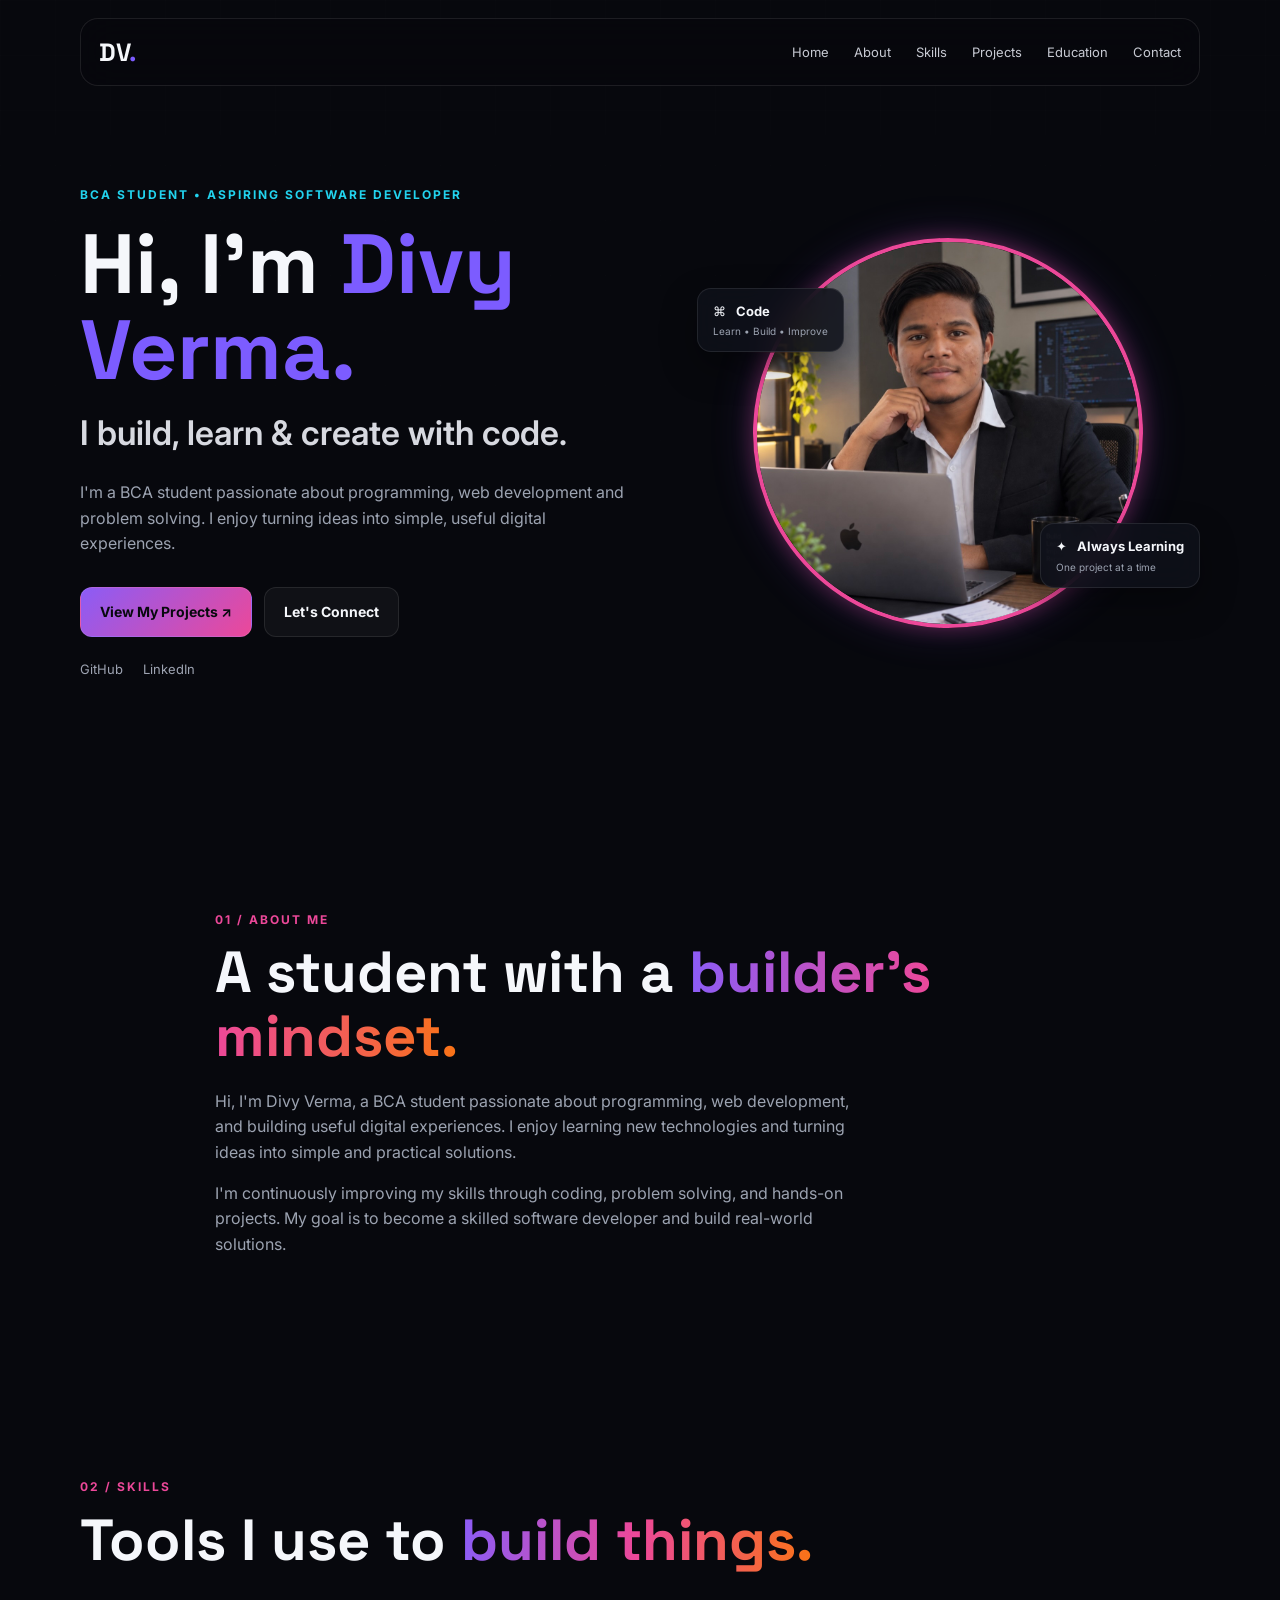
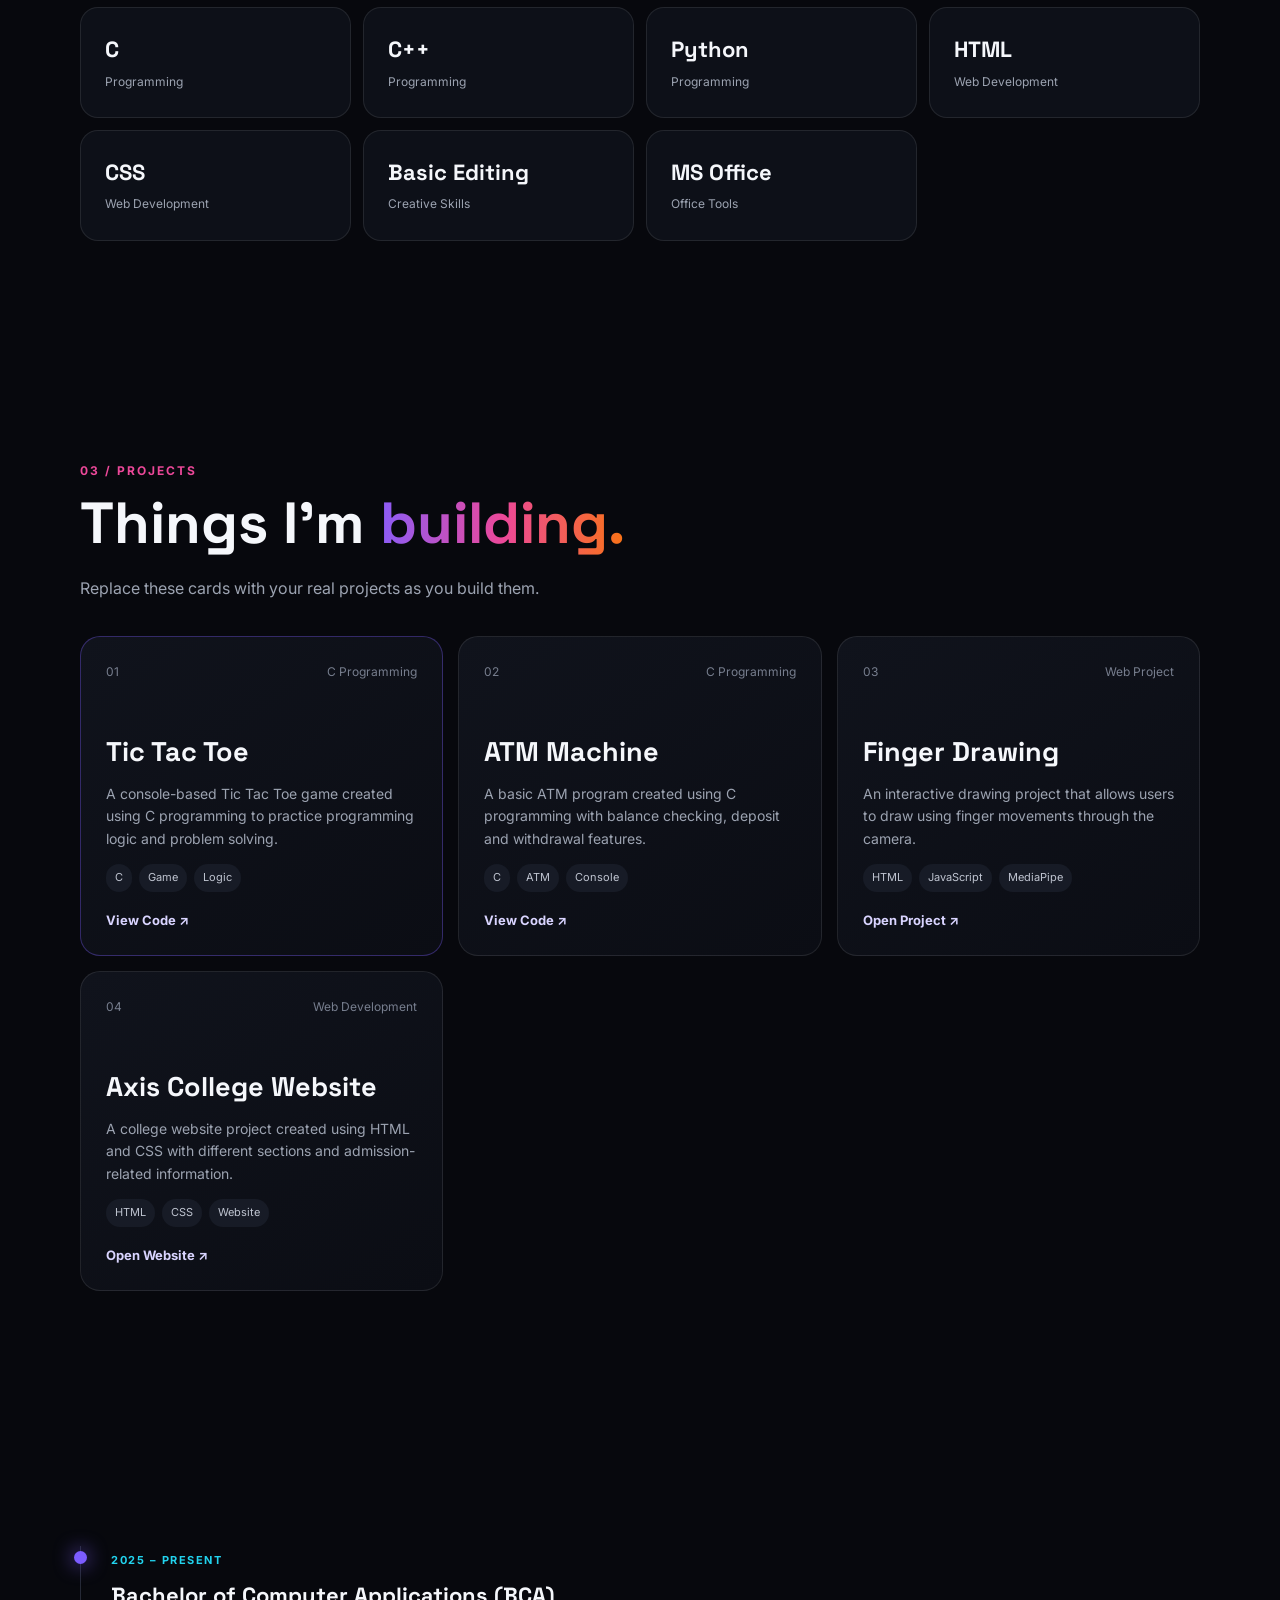
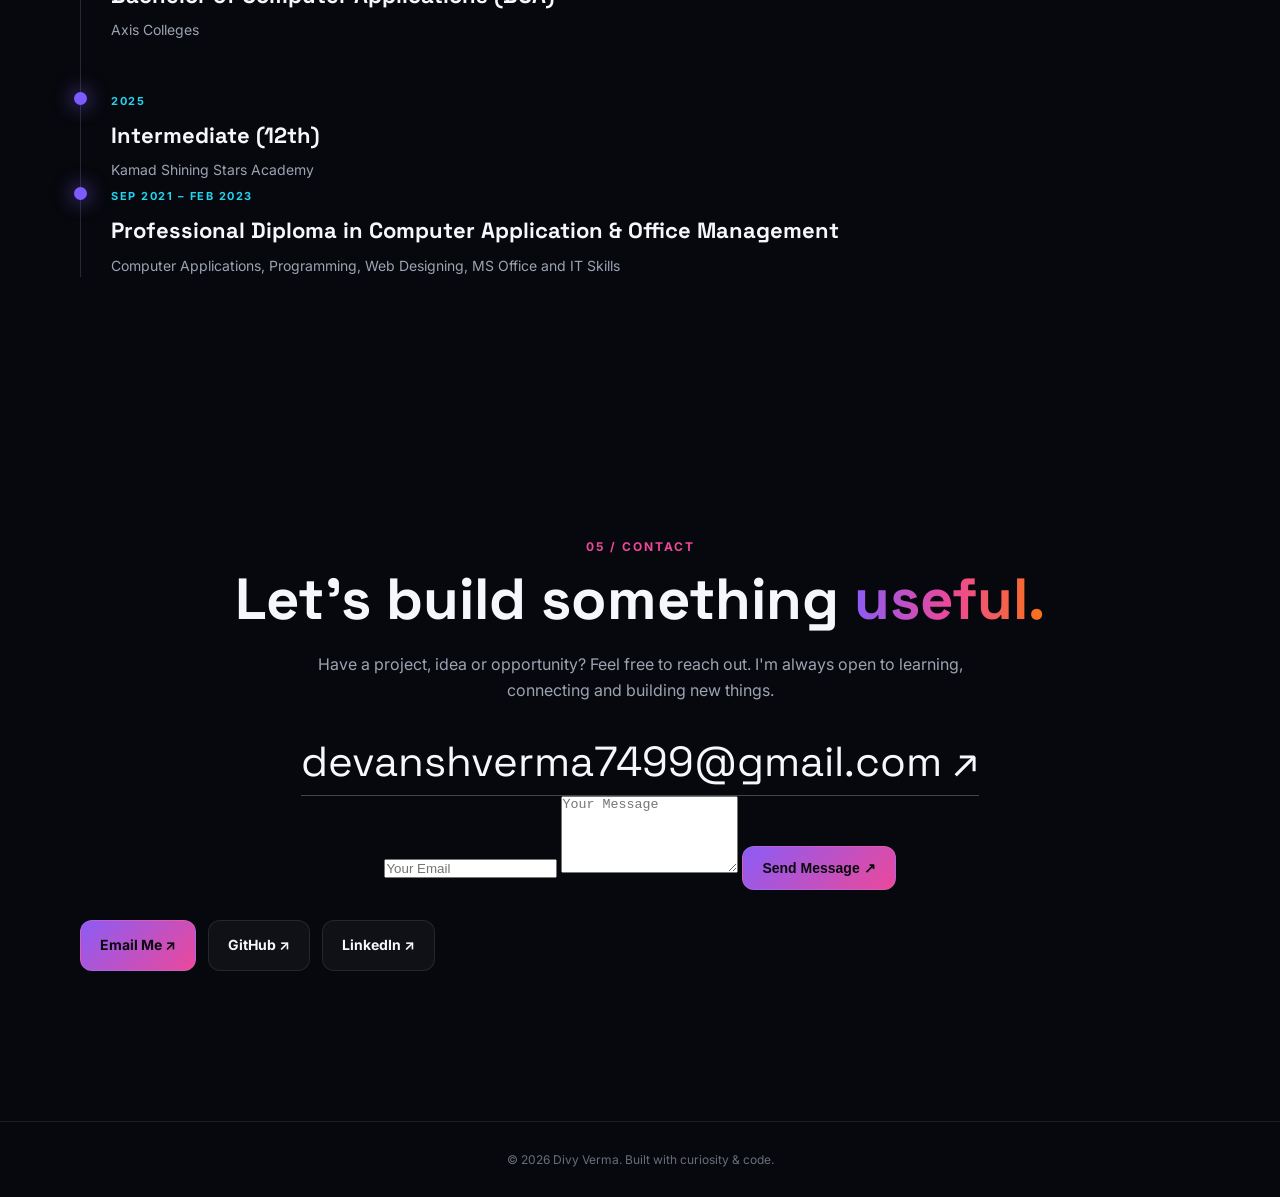
==== commit f23b4d44: "Update index.html" ====
--- a/index.html
+++ b/index.html
@@ -246,6 +246,34 @@
   <a class="email" href="mailto:devanshverma7499@gmail.com">
     devanshverma7499@gmail.com ↗
   </a>
+  <form
+  class="contact-form"
+  action="https://formsubmit.co/devanshverma7499@gmail.com"
+  method="POST">
+  <input
+    type="email"
+    name="email"
+    placeholder="Your Email"
+    required
+  >
+
+  <textarea
+    name="message"
+    placeholder="Your Message"
+    rows="5"
+    required
+  ></textarea>
+
+  <input
+    type="hidden"
+    name="_subject"
+    value="New Portfolio Message"
+  >
+
+  <button type="submit" class="btn primary">
+    Send Message ↗
+  </button>
+</form>
 
   <div class="hero-buttons">
 
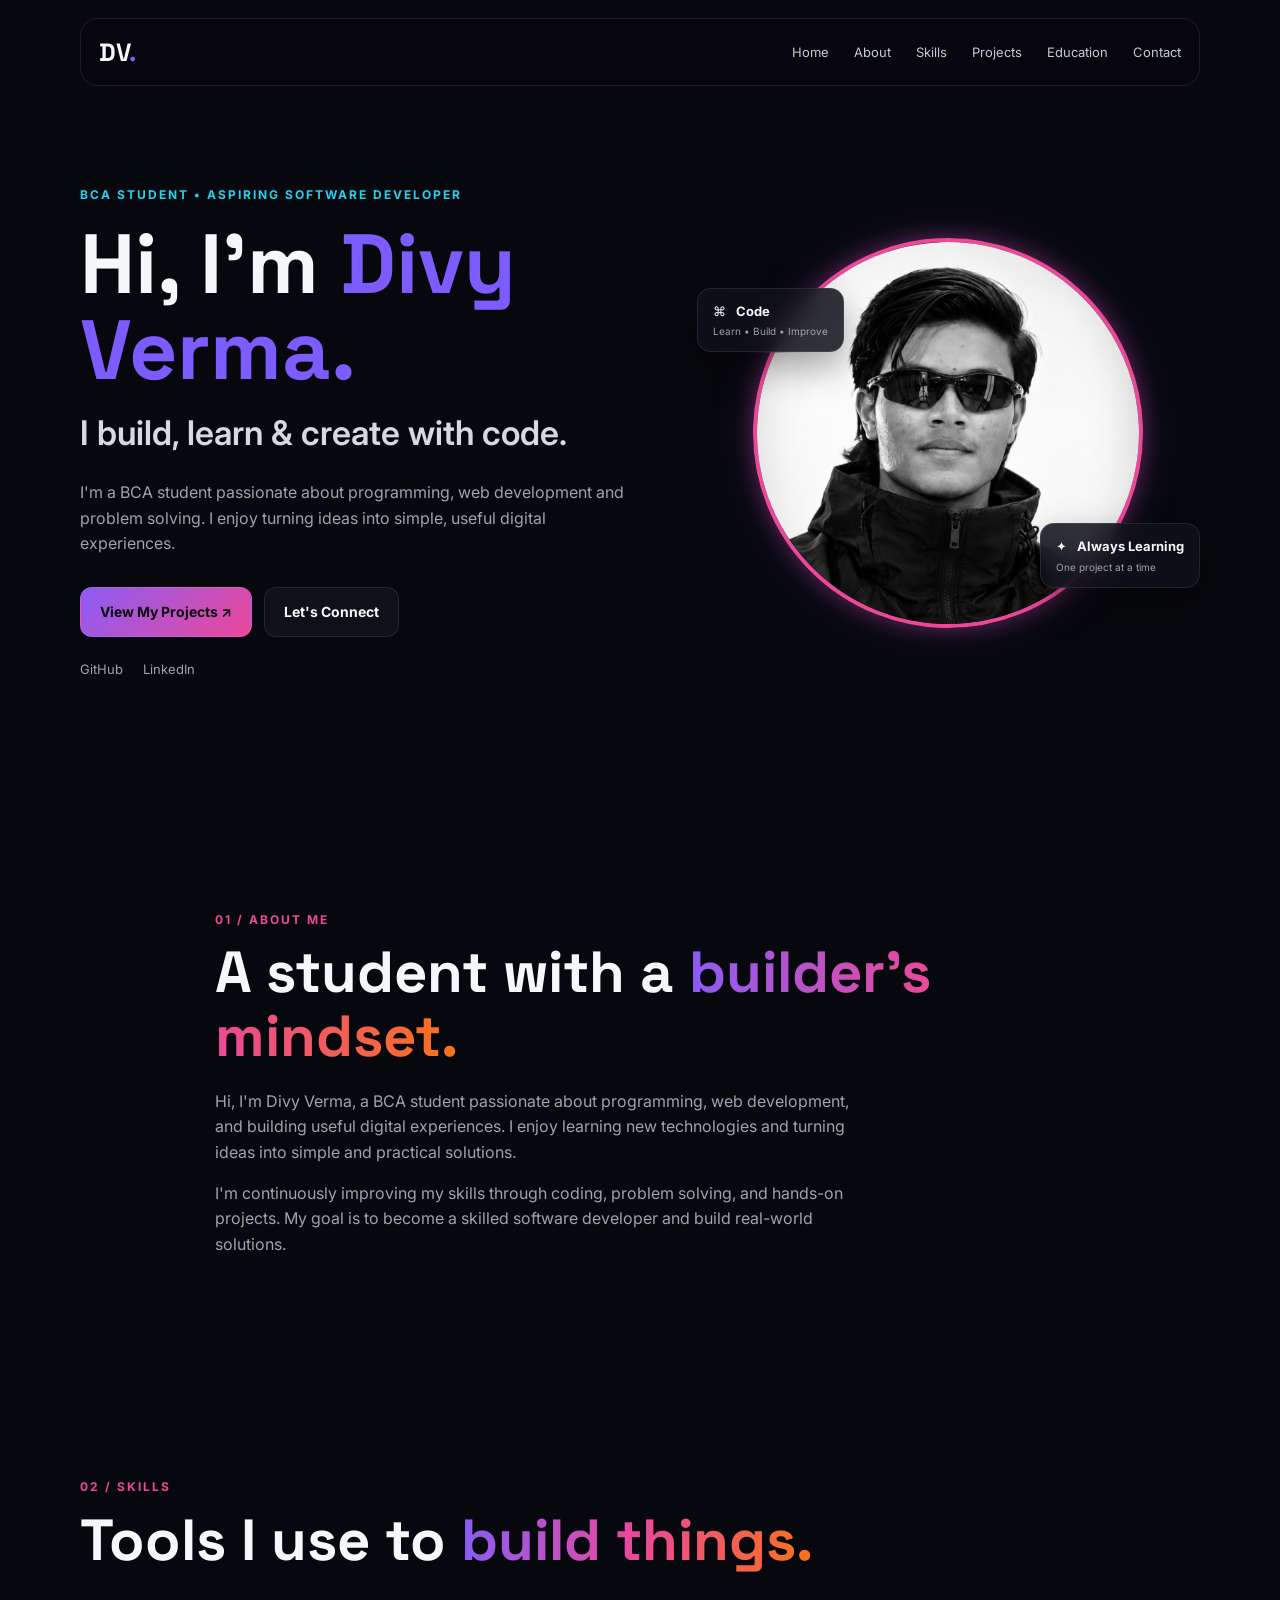
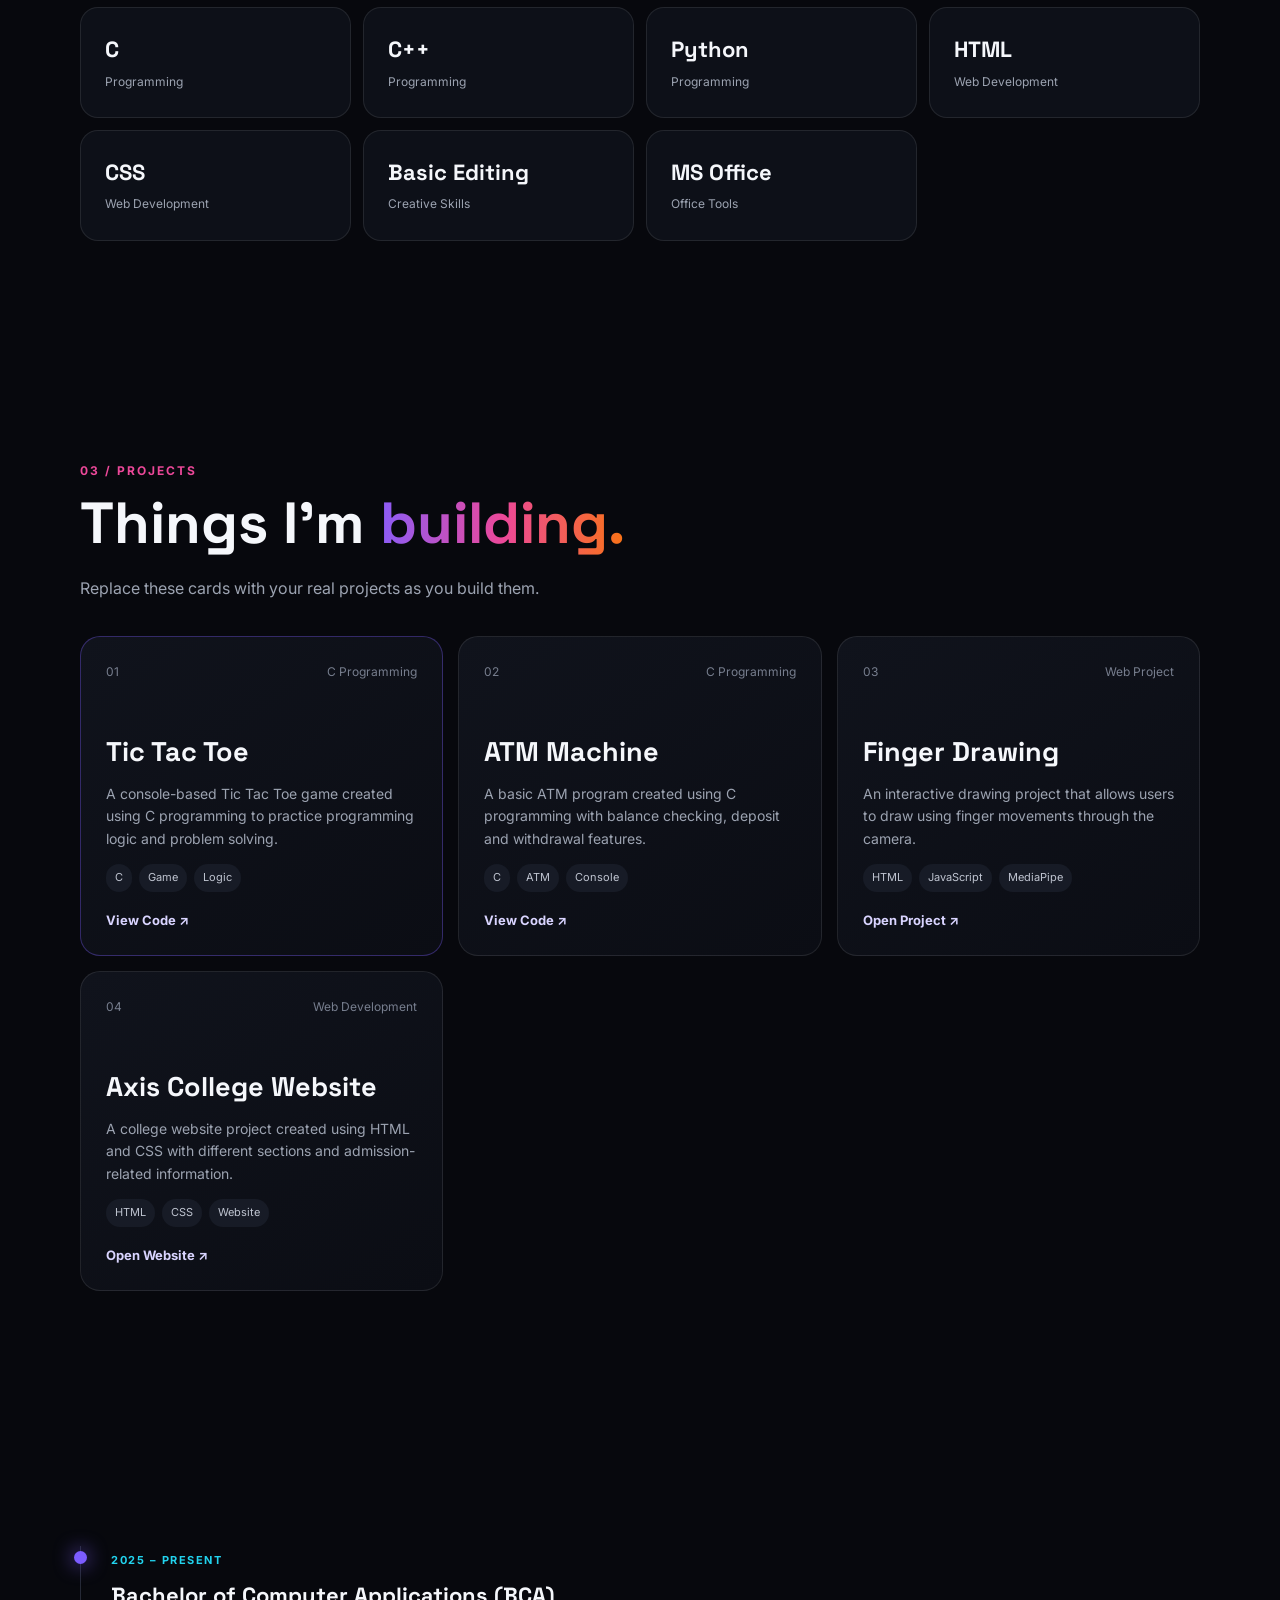
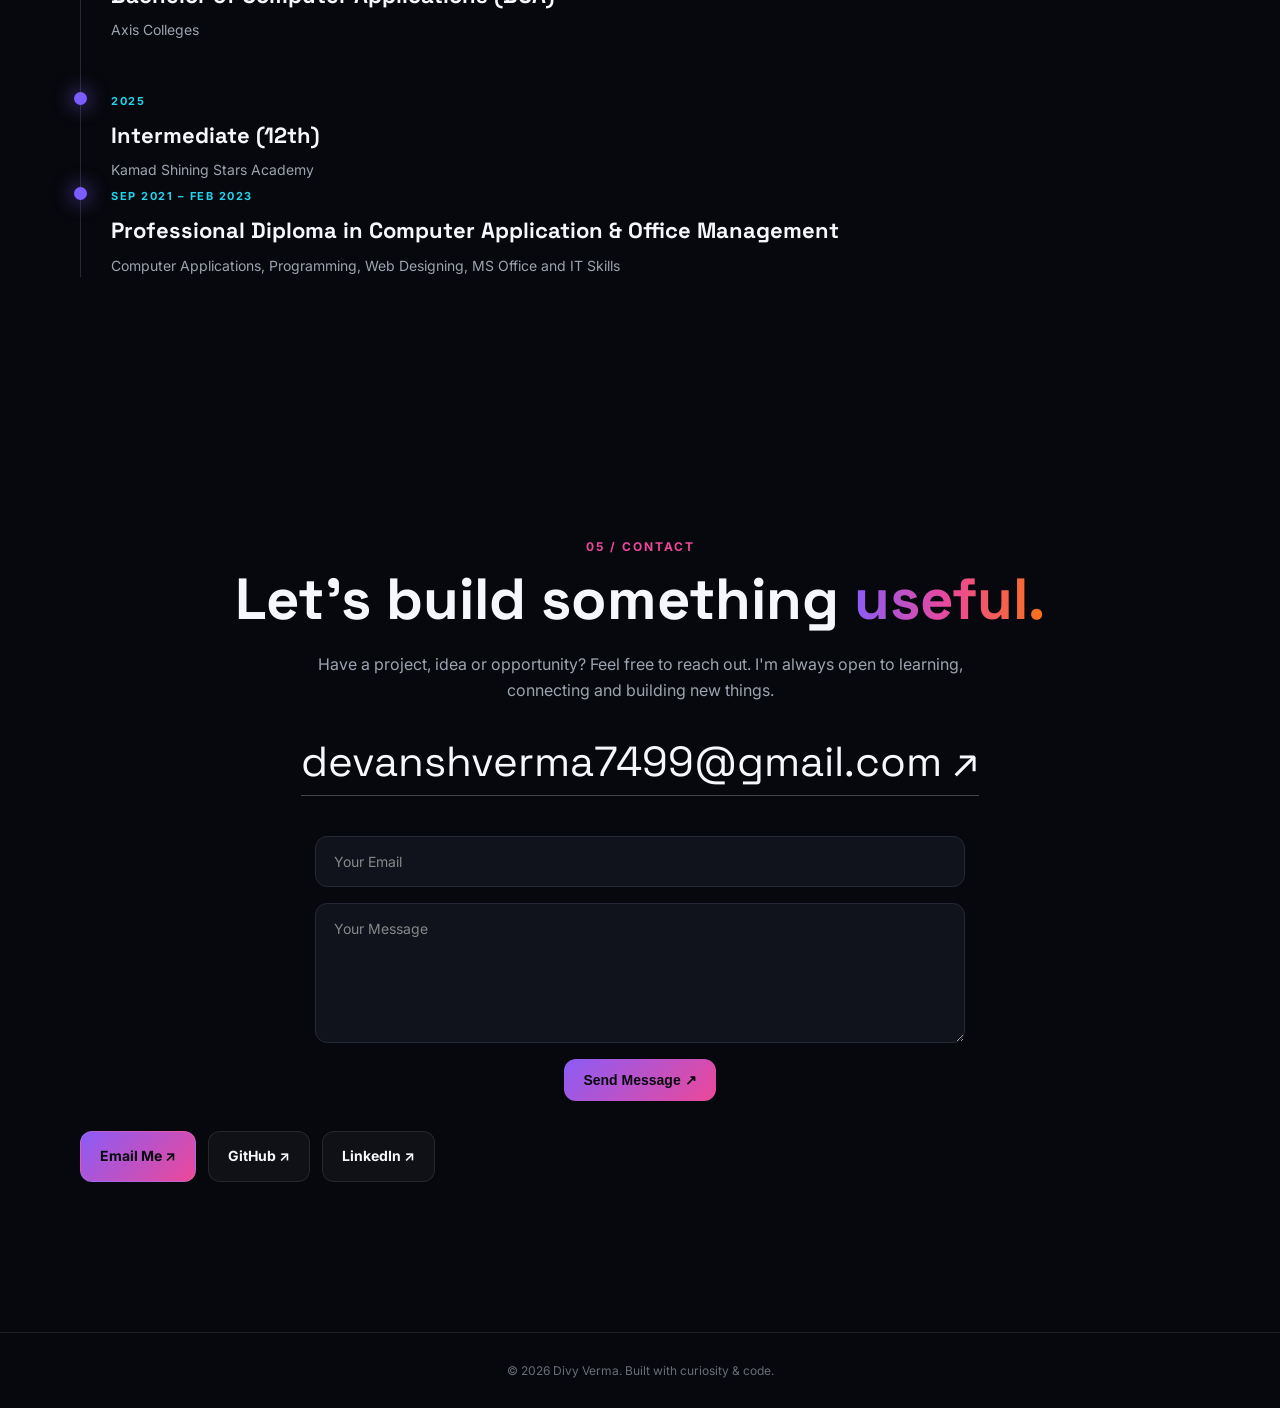
==== commit 8f3b9a5b: "Update profile photo in index.html" ====
--- a/index.html
+++ b/index.html
@@ -49,7 +49,7 @@
       <div class="hero-photo reveal">
         <div class="photo-glow"></div>
         <div class="photo-frame">
-          <img src="picture.jpeg" alt="Divy Verma profile photo">
+          <img src="divys.png" alt="Divy Verma profile photo">
         </div>
         <div class="floating-card card-one">⌘ <b>Code</b><small>Learn • Build • Improve</small></div>
         <div class="floating-card card-two">✦ <b>Always Learning</b><small>One project at a time</small></div>
--- a/style.css
+++ b/style.css
@@ -431,3 +431,48 @@
     transform: translateY(-4px);
     box-shadow: 0 10px 25px rgba(139, 92, 246, 0.3);
 }
+
+.contact-form {
+  max-width: 650px;
+  margin: 40px auto 0;
+  display: flex;
+  flex-direction: column;
+  gap: 16px;
+}
+
+.contact-form input,
+.contact-form textarea {
+  width: 100%;
+  padding: 16px 18px;
+  background: #10131c;
+  border: 1px solid #252936;
+  border-radius: 12px;
+  color: #fff;
+  font-family: inherit;
+  font-size: 14px;
+  outline: none;
+  box-sizing: border-box;
+  transition: 0.3s ease;
+}
+
+.contact-form input::placeholder,
+.contact-form textarea::placeholder {
+  color: #888;
+}
+
+.contact-form input:focus,
+.contact-form textarea:focus {
+  border-color: #7c5cff;
+  box-shadow: 0 0 20px rgba(124, 92, 255, 0.15);
+}
+
+.contact-form textarea {
+  resize: vertical;
+  min-height: 140px;
+}
+
+.contact-form button {
+  align-self: center;
+  border: none;
+  cursor: pointer;
+}
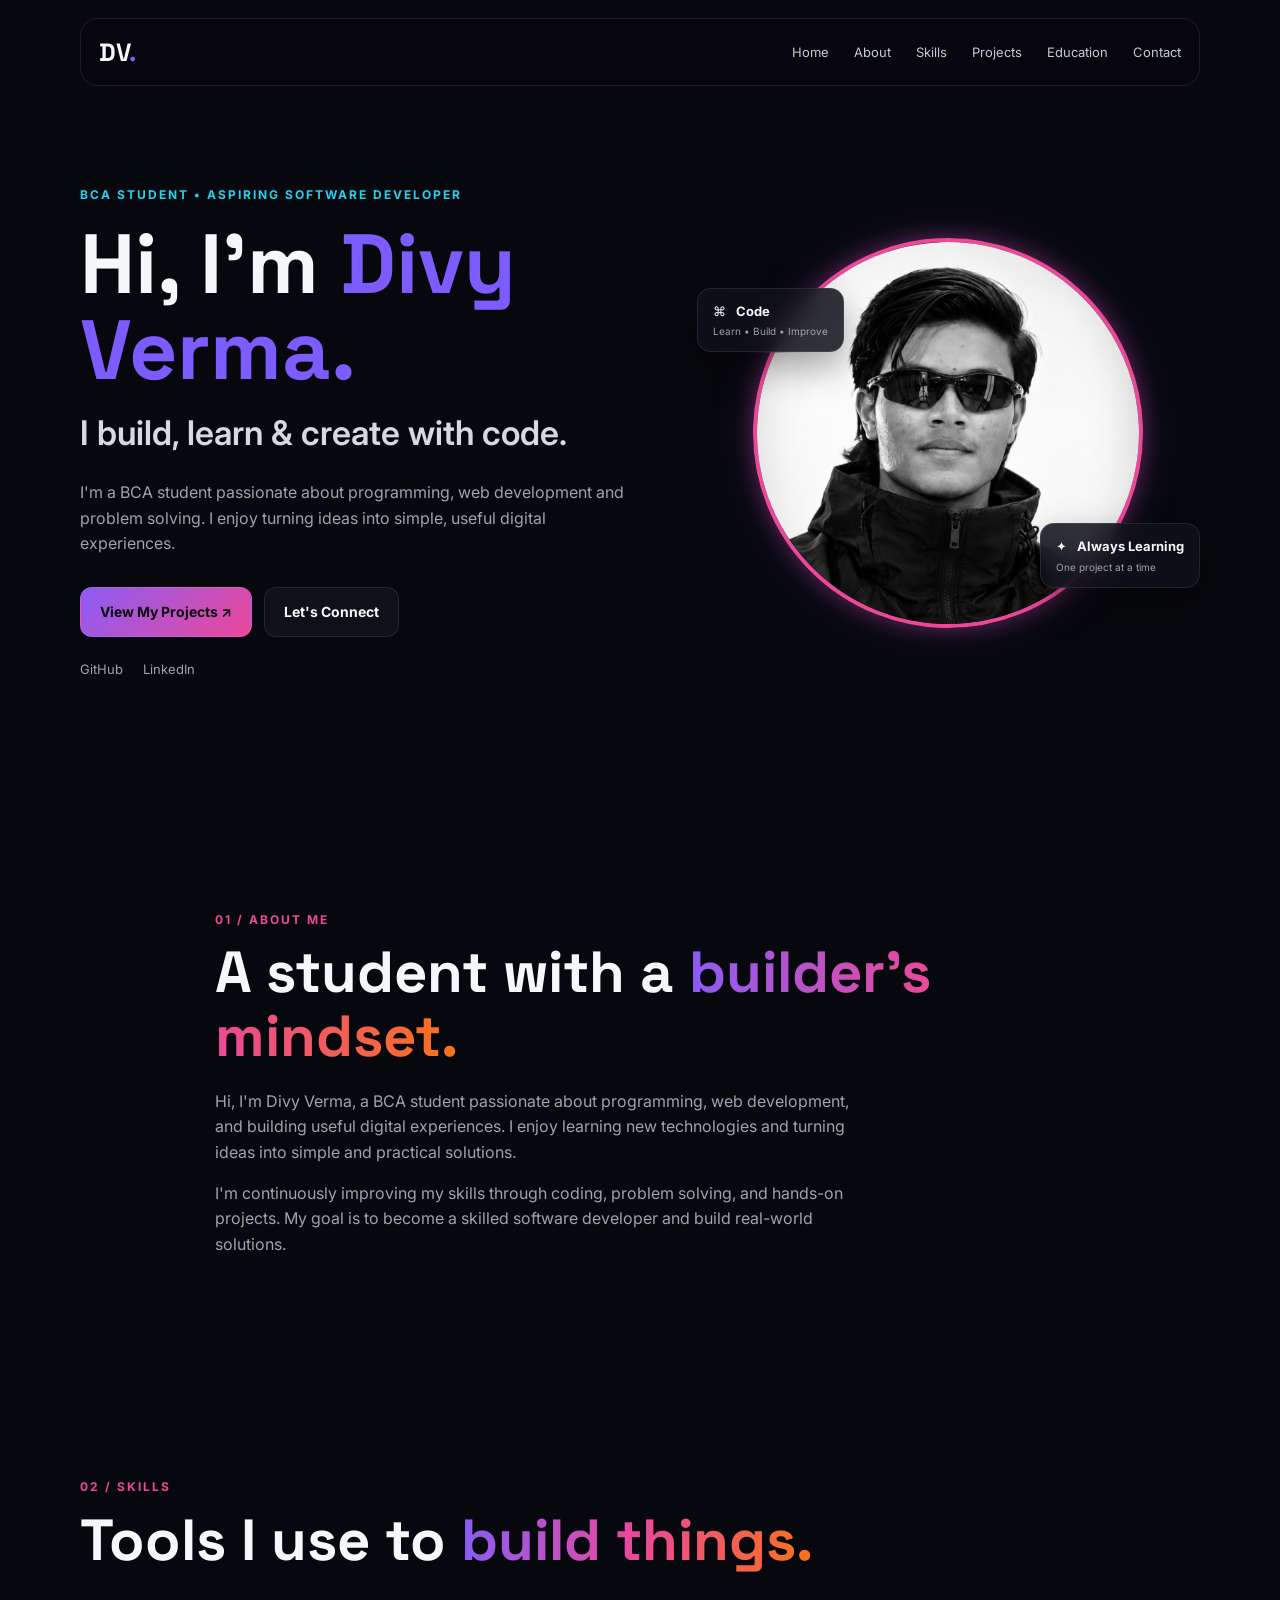
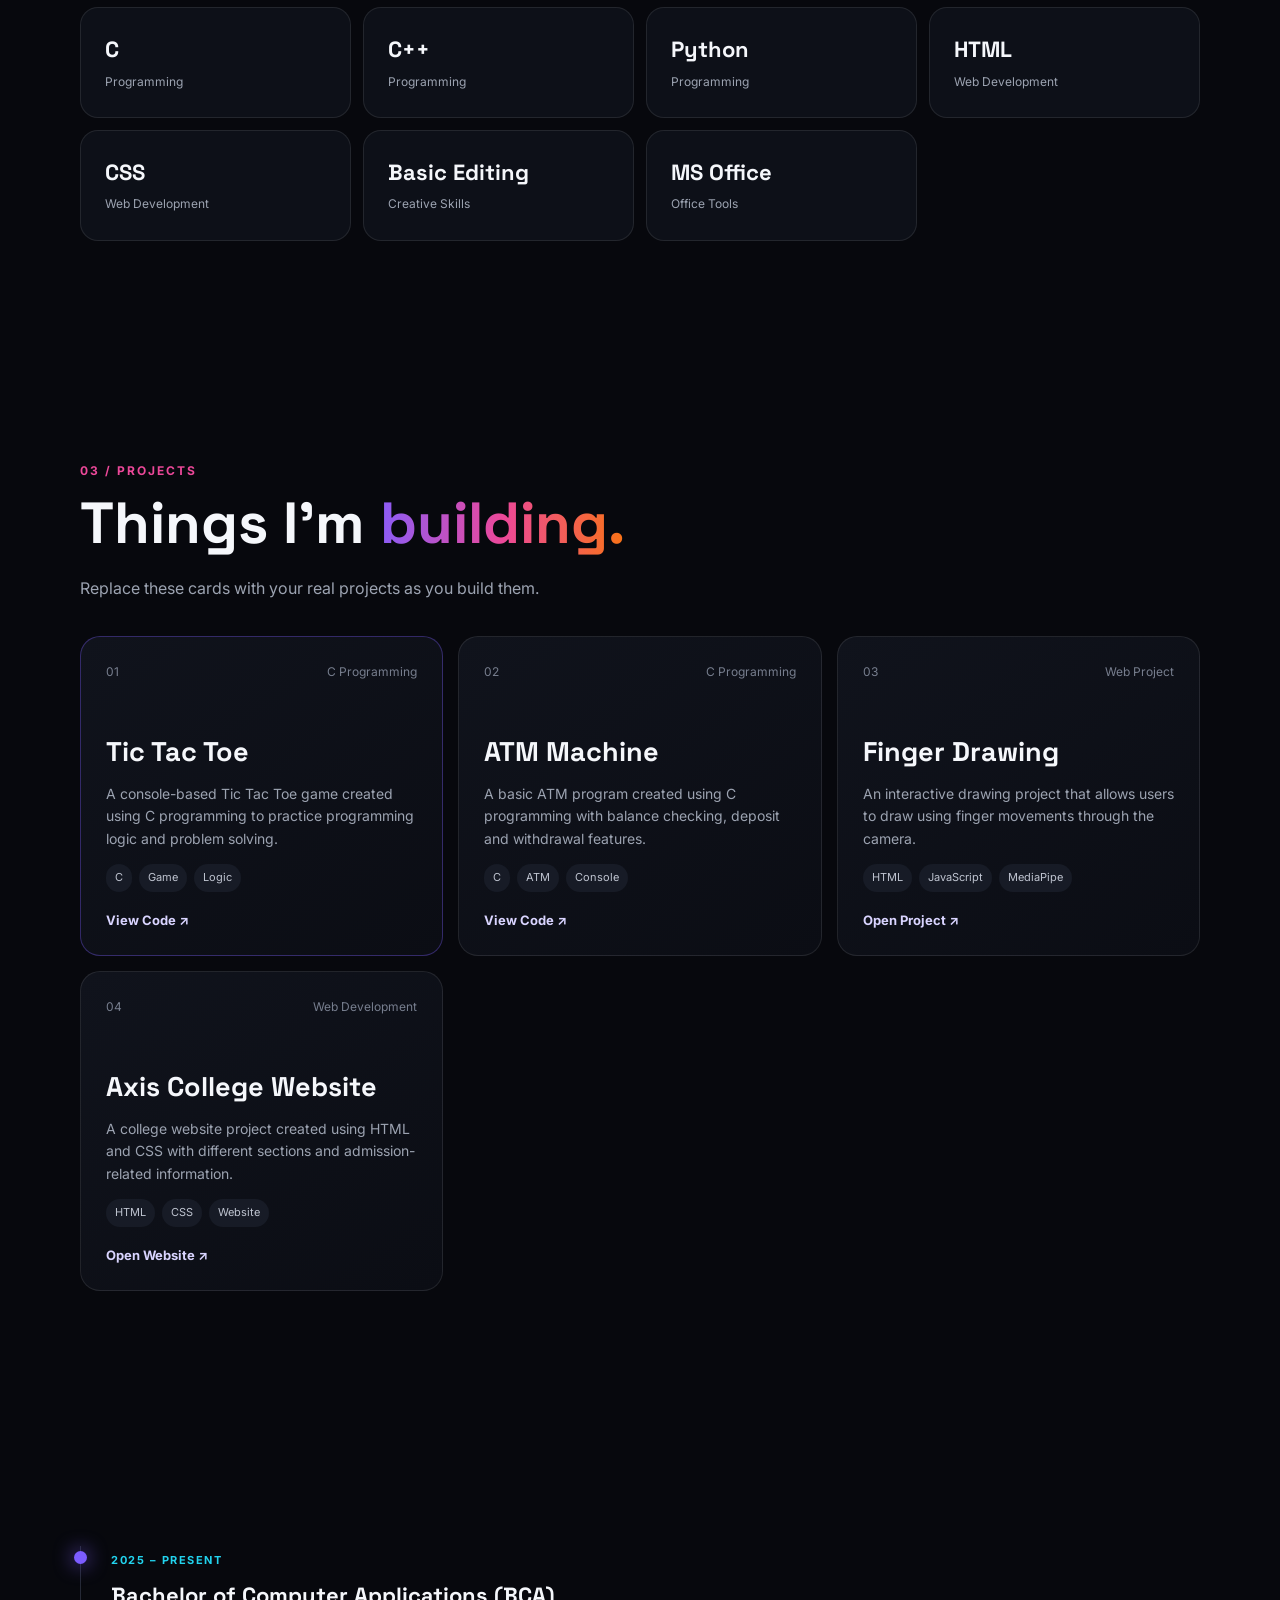
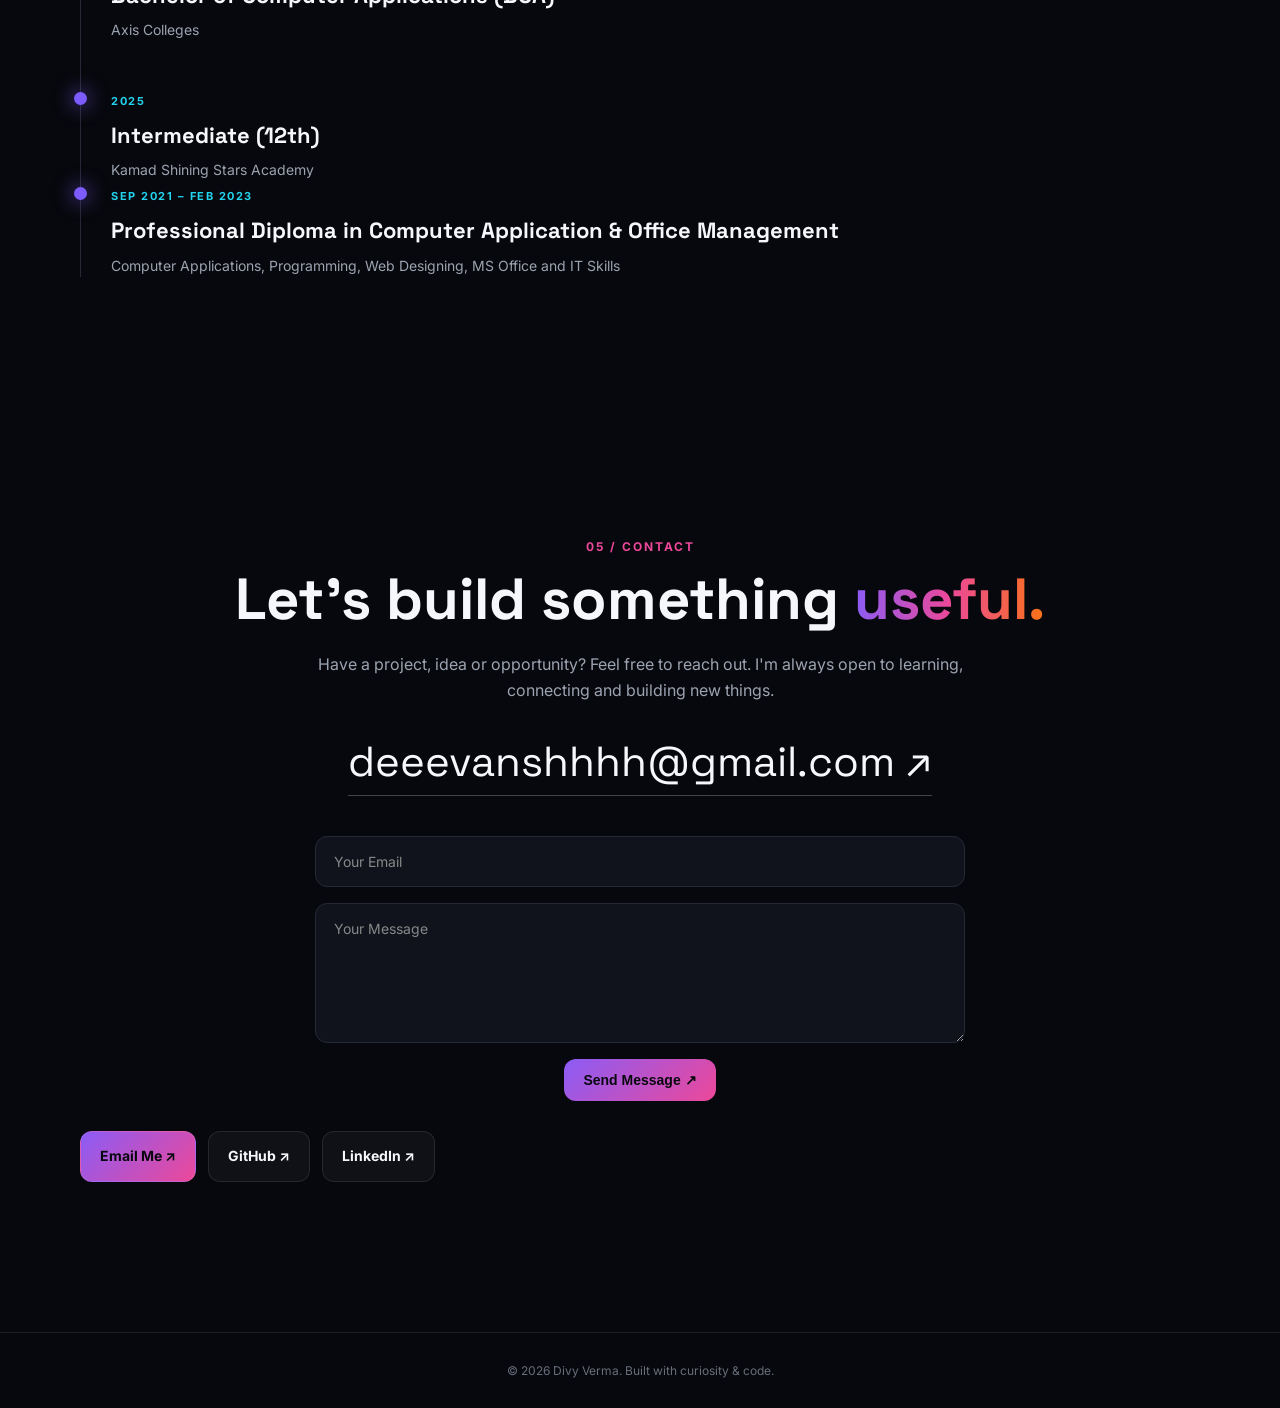
==== commit 11314aca: "Update index.html" ====
--- a/index.html
+++ b/index.html
@@ -243,12 +243,12 @@
     I'm always open to learning, connecting and building new things.
   </p>
 
-  <a class="email" href="mailto:devanshverma7499@gmail.com">
-    devanshverma7499@gmail.com ↗
+  <a class="email" href="mailto:deeevanshhhh@gmail.com">
+    deeevanshhhh@gmail.com ↗
   </a>
   <form
   class="contact-form"
-  action="https://formsubmit.co/devanshverma7499@gmail.com"
+  action="https://formsubmit.co/deeevanshhhh@gmail.com"
   method="POST">
   <input
     type="email"
@@ -278,7 +278,7 @@
   <div class="hero-buttons">
 
     <a class="btn primary"
-       href="mailto:devanshverma7499@gmail.com">
+       href="mailto:deeevanshhhh@gmail.com">
       Email Me ↗
     </a>
 
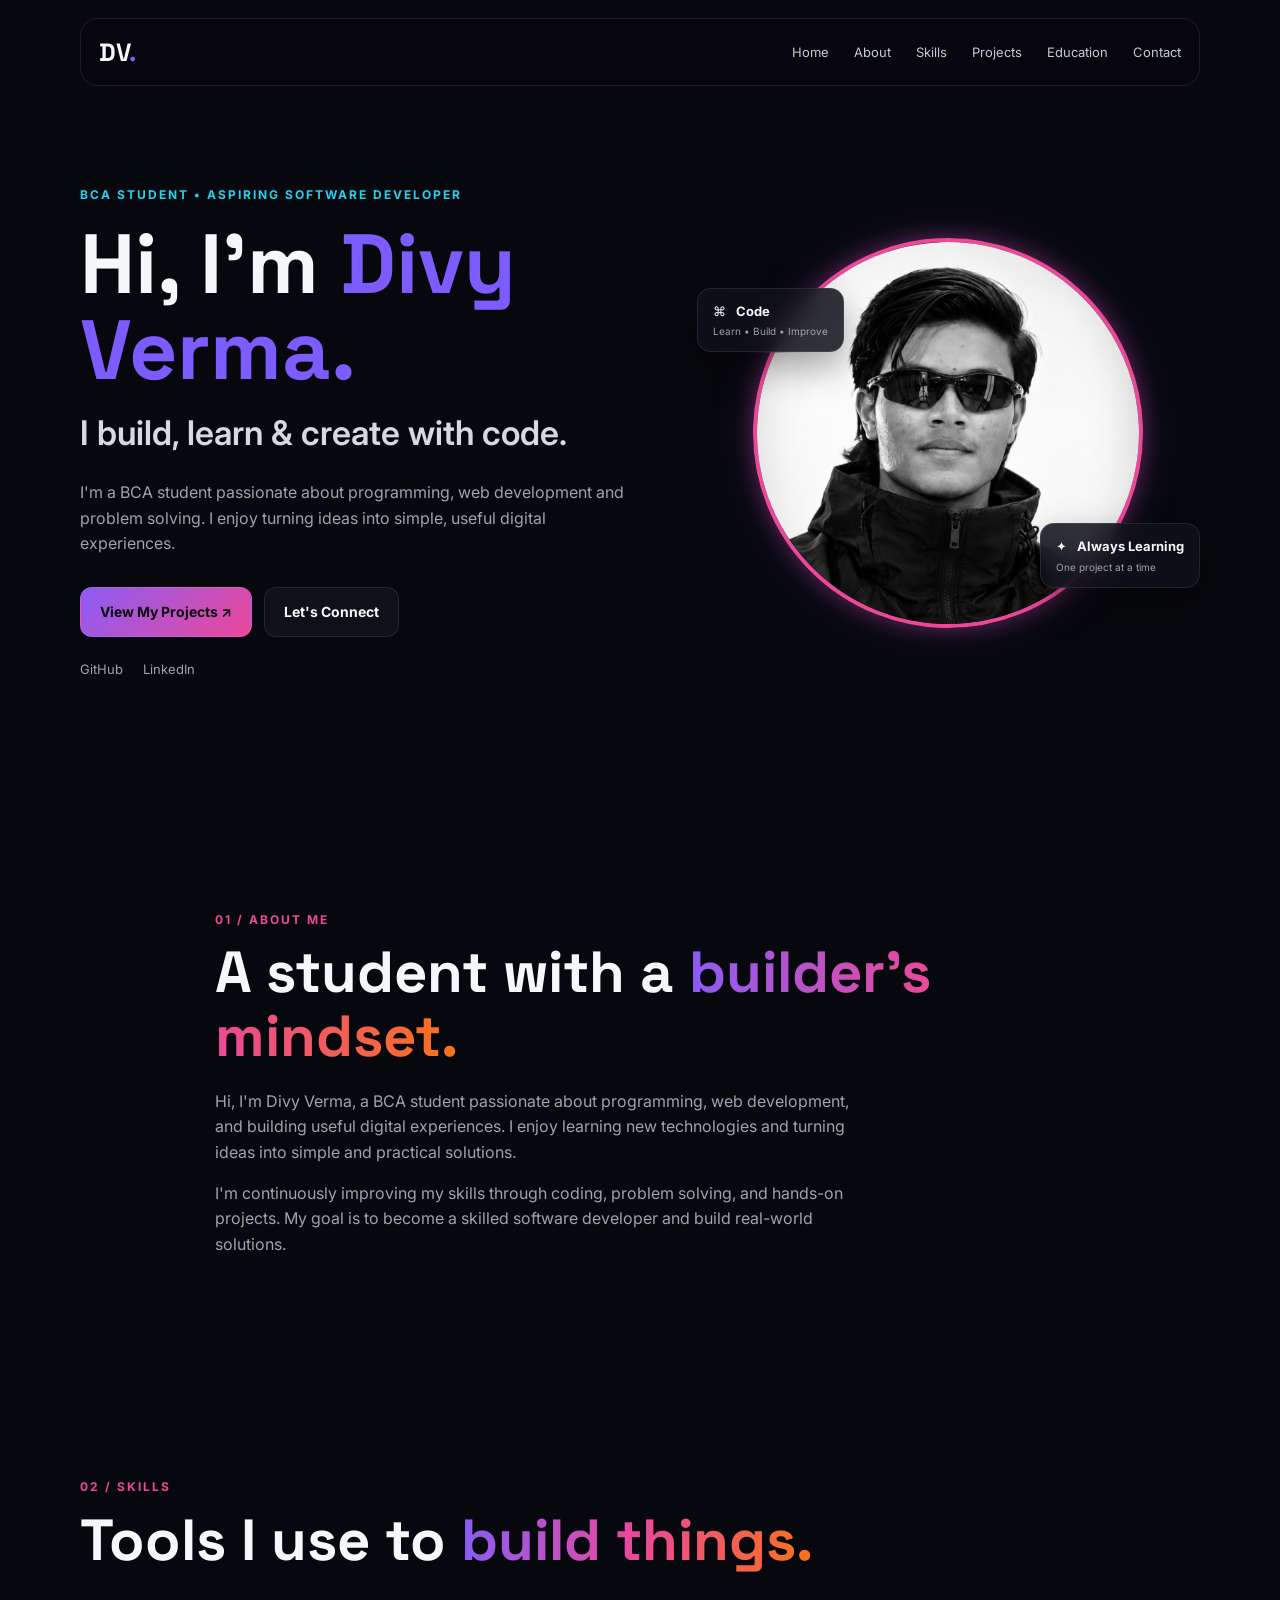
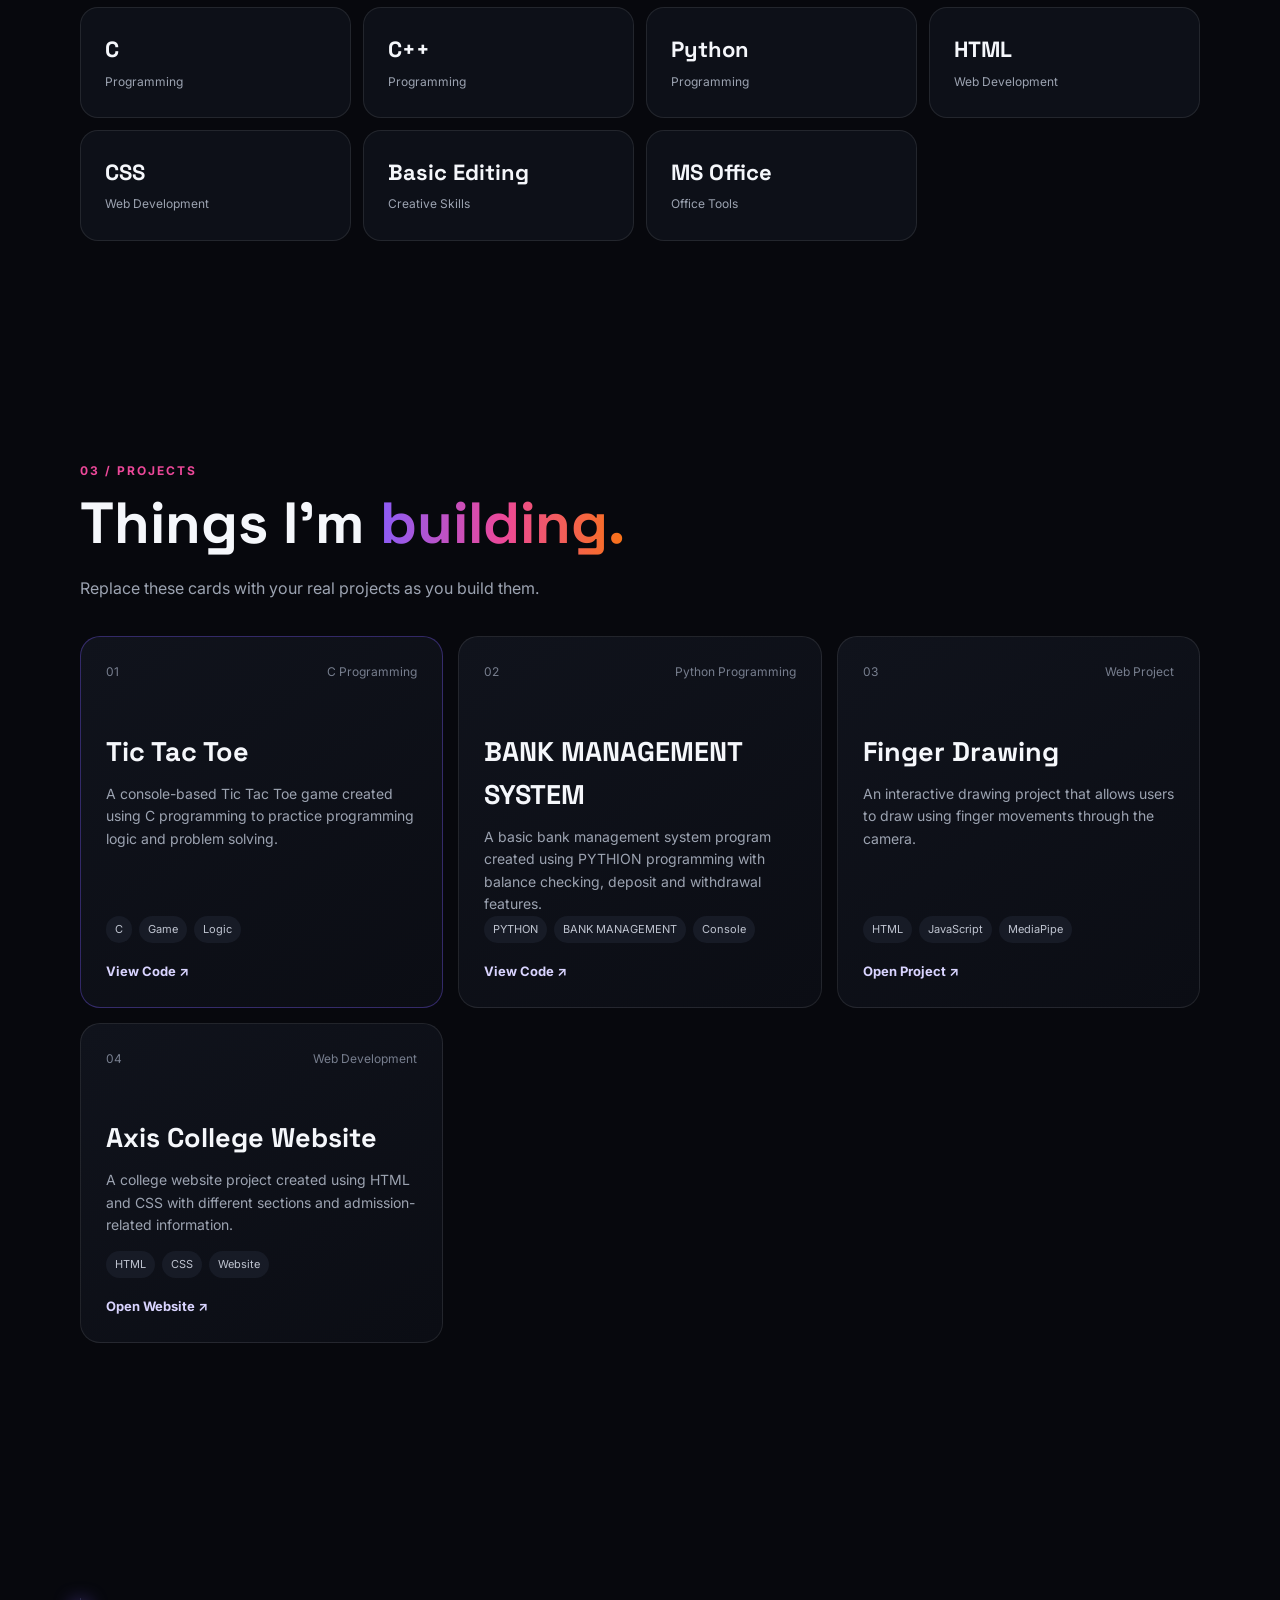
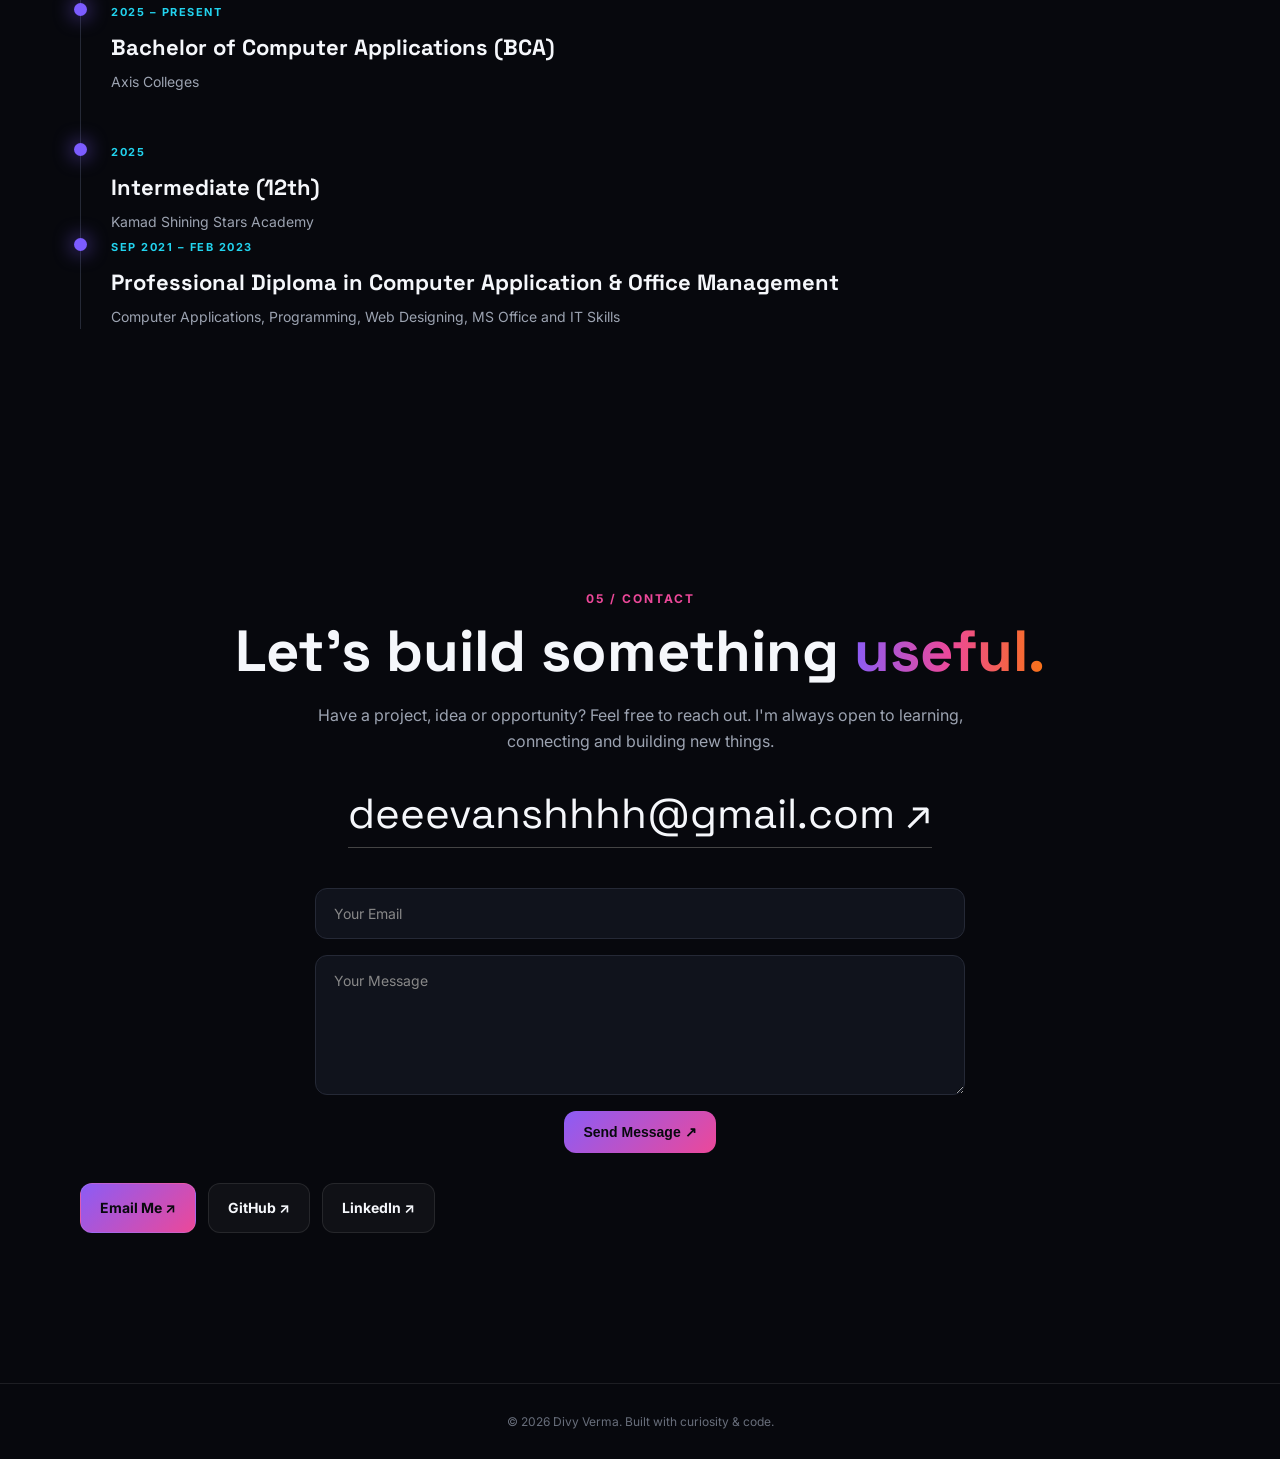
==== commit 84da98a0: "Change project from ATM Machine to Bank Management System Updated project details from ATM Machine i" ====
--- a/index.html
+++ b/index.html
@@ -125,22 +125,22 @@
 
 
   <article class="project-card reveal"
-           onclick="window.location.href='atm.c'">
+           onclick="window.location.href='bank_management.py'">
     <div class="project-top">
       <span>02</span>
-      <span>C Programming</span>
-    </div>
-
-    <h3>ATM Machine</h3>
+      <span>Python Programming</span>
+    </div>
+
+    <h3>BANK MANAGEMENT SYSTEM</h3>
 
     <p>
-      A basic ATM program created using C programming with
+      A basic bank management system program created using PYTHION programming with
       balance checking, deposit and withdrawal features.
     </p>
 
     <div class="tags">
-      <span>C</span>
-      <span>ATM</span>
+      <span>PYTHON</span>
+      <span>BANK MANAGEMENT</span>
       <span>Console</span>
     </div>
 
